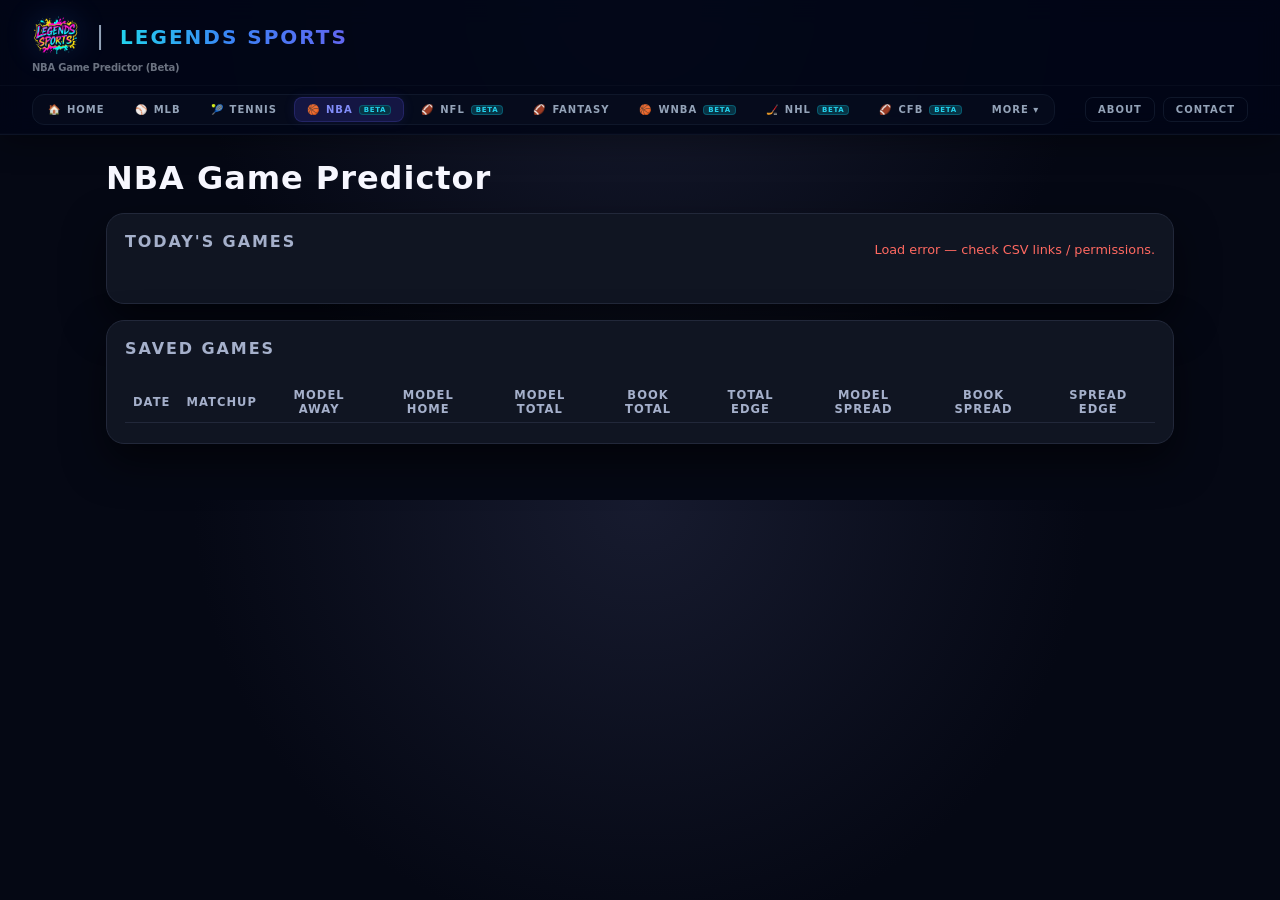
==== nba/index.html @ 92643196 "Serve the NBA predictor under /nba with the Legends Sports header The NBA page moves onto the client" ====
<!DOCTYPE html>
<html lang="en">
<head>
  <meta charset="UTF-8" />
  <title>NBA · Legends Sports</title>
  <meta name="viewport" content="width=device-width, initial-scale=1" />
  <style>
    :root {
      --bg: #050814;
      --card: #101522;
      --card-alt: #151a28;
      --accent: #4c8dff;
      --accent-soft: rgba(76, 141, 255, 0.12);
      --text: #f7f7ff;
      --muted: #a5b0cb;
      --danger: #ff6961;
      --better: #173b1a;
      --border: #22283a;
      --radius-lg: 18px;
      --radius-md: 12px;
      --radius-sm: 8px;
    }

    * {
      box-sizing: border-box;
      font-family: system-ui, -apple-system, BlinkMacSystemFont, "SF Pro Text",
        "Segoe UI", sans-serif;
    }

    body {
      margin: 0;
      padding: 0;
      background: radial-gradient(circle at top, #171b2f 0, #050814 55%);
      color: var(--text);
    }

    .page {
      max-width: 1100px;
      margin: 0 auto;
      padding: 24px 16px 40px;
    }

    h1 {
      margin: 0 0 16px;
      font-weight: 700;
      letter-spacing: 0.03em;
    }

    h2 {
      margin: 0 0 12px;
      font-size: 1rem;
      text-transform: uppercase;
      letter-spacing: 0.12em;
      color: var(--muted);
    }

    .card {
      background: var(--card);
      border-radius: var(--radius-lg);
      border: 1px solid var(--border);
      padding: 18px 18px 20px;
      box-shadow: 0 18px 40px rgba(0, 0, 0, 0.55);
      margin-bottom: 16px;
    }

    .card-header {
      display: flex;
      justify-content: space-between;
      align-items: center;
      margin-bottom: 12px;
    }

    .subtle {
      color: var(--muted);
      font-size: 0.9rem;
    }

    /* Games bar */

    #games-bar {
      display: flex;
      gap: 8px;
      overflow-x: auto;
      padding: 4px 0 4px;
      scrollbar-width: thin;
    }

    .game-chip {
      border-radius: 999px;
      border: 1px solid var(--border);
      background: rgba(8, 11, 24, 0.9);
      color: var(--muted);
      padding: 6px 12px;
      font-size: 0.82rem;
      display: inline-flex;
      align-items: center;
      gap: 10px;
      cursor: pointer;
      white-space: nowrap;
      transition: background 0.15s ease, border 0.15s ease, color 0.15s ease,
        transform 0.1s ease;
    }

    .game-chip-time {
      font-size: 0.75rem;
      color: #7e88a7;
    }

    .game-chip.active {
      background: var(--accent-soft);
      color: var(--text);
      border-color: var(--accent);
      transform: translateY(-1px);
    }

    /* Selected game */

    #selected-game-panel.hidden,
    #lineups-section.hidden,
    #prediction-section.hidden,
    #stats-section.hidden {
      display: none;
    }

    #selected-game-panel {
      margin-top: 10px;
    }

    .sg-row {
      display: flex;
      flex-wrap: wrap;
      gap: 16px;
      align-items: center;
      margin-bottom: 10px;
    }

    .sg-main {
      flex: 1 1 180px;
    }

    .sg-main-title {
      font-size: 1.1rem;
      font-weight: 600;
      margin-bottom: 4px;
    }

    .sg-main-time {
      font-size: 0.86rem;
      color: var(--muted);
    }

    .sg-lines {
      display: flex;
      gap: 12px;
      flex-wrap: wrap;
      align-items: center;
    }

    .tag {
      border-radius: 999px;
      padding: 4px 10px;
      font-size: 0.8rem;
      border: 1px solid var(--border);
      color: var(--muted);
      background: rgba(4, 7, 18, 0.9);
    }

    .inline-input {
      display: inline-flex;
      align-items: center;
      gap: 4px;
      font-size: 0.8rem;
      color: var(--muted);
    }

    .inline-input input {
      width: 64px;
      padding: 4px 6px;
      border-radius: 999px;
      border: 1px solid var(--border);
      background: #060918;
      color: var(--text);
      font-size: 0.8rem;
    }

    /* Buttons */

    .btn-row {
      display: flex;
      flex-wrap: wrap;
      gap: 8px;
      margin-top: 8px;
    }

    button {
      border: none;
      cursor: pointer;
    }

    .btn {
      border-radius: 999px;
      padding: 7px 13px;
      font-size: 0.8rem;
      font-weight: 500;
      letter-spacing: 0.03em;
      text-transform: uppercase;
      display: inline-flex;
      align-items: center;
      gap: 6px;
      background: #151b2a;
      color: var(--muted);
      border: 1px solid var(--border);
      transition: background 0.15s ease, color 0.15s ease, border 0.15s ease,
        transform 0.1s ease;
    }

    .btn-primary {
      background: var(--accent);
      color: #050814;
      border-color: transparent;
    }

    .btn:hover {
      transform: translateY(-1px);
      background: #1b2235;
      color: var(--text);
    }

    .btn-primary:hover {
      background: #70a3ff;
    }

    /* Lineups */

    .lineup-grid {
      display: grid;
      grid-template-columns: 1fr;
      gap: 12px;
    }

    @media (min-width: 720px) {
      .lineup-grid {
        grid-template-columns: 1fr 1fr;
      }
    }

    .lineup-card {
      background: var(--card-alt);
      border-radius: var(--radius-md);
      border: 1px solid var(--border);
      padding: 16px 14px 14px;
    }

    .lineup-card h3 {
      margin: 0 0 8px;
      font-size: 0.95rem;
    }

    .field {
      margin-bottom: 8px;
    }

    .field label {
      display: block;
      font-size: 0.78rem;
      text-transform: uppercase;
      letter-spacing: 0.09em;
      color: var(--muted);
      margin-bottom: 3px;
    }

    .field input[type="text"] {
      width: 100%;
      padding: 7px 8px;
      border-radius: 8px;
      border: 1px solid var(--border);
      background: #040716;
      color: var(--text);
      font-size: 0.82rem;
    }

    .field-row {
      display: flex;
      gap: 8px;
      align-items: center;
      justify-content: space-between;
    }

    .mini-label {
      font-size: 0.8rem;
      color: var(--muted);
    }

    .toggle-row {
      display: flex;
      align-items: center;
      gap: 6px;
      margin-top: 6px;
    }

    .toggle-row input[type="checkbox"] {
      width: 14px;
      height: 14px;
    }

    .lineup-footer {
      display: flex;
      align-items: center;
      justify-content: space-between;
      margin-top: 10px;
      gap: 6px;
    }

    .lineup-footer small {
      color: var(--muted);
      font-size: 0.8rem;
    }

    .lineup-footer strong {
      font-weight: 600;
      color: #ffffff;
    }

    .btn-ghost {
      background: transparent;
      color: var(--muted);
      border: 1px solid var(--border);
    }

    /* Prediction */

    .pred-grid {
      display: grid;
      grid-template-columns: 1fr;
      gap: 12px;
    }

    @media (min-width: 720px) {
      .pred-grid {
        grid-template-columns: 3fr 2fr;
      }
    }

    .pred-scores {
      background: var(--card-alt);
      border-radius: var(--radius-md);
      border: 1px solid var(--border);
      padding: 14px;
    }

    .team-score-row {
      display: flex;
      justify-content: space-between;
      margin-bottom: 4px;
    }

    .team-score-row span:first-child {
      font-weight: 600;
    }

    .team-score-row span:last-child {
      font-variant-numeric: tabular-nums;
    }

    .pred-meta {
      margin-top: 8px;
      font-size: 0.86rem;
      color: var(--muted);
    }

    .pred-meta strong {
      color: var(--text);
    }

    .pred-picks {
      background: var(--card-alt);
      border-radius: var(--radius-md);
      border: 1px solid var(--border);
      padding: 14px;
      font-size: 0.86rem;
    }

    .pred-picks p {
      margin: 4px 0;
    }

    .pred-picks strong {
      color: var(--text);
    }

    .pill {
      display: inline-flex;
      align-items: center;
      border-radius: 999px;
      padding: 3px 9px;
      font-size: 0.75rem;
      text-transform: uppercase;
      letter-spacing: 0.08em;
    }

    .pill-over {
      background: rgba(135, 208, 137, 0.5);
      color: #7ee787;
    }

    .pill-under {
      background: rgba(255, 189, 76, 0.5);
      color: #ffdd7c;
    }

    .pill-nobet {
      background: rgba(110, 118, 143, 0.5);
      color: #b5bed9;
    }

    /* Stat table */

    #stats-table {
      width: 100%;
      border-collapse: collapse;
      font-size: 0.82rem;
    }

    #stats-table th,
    #stats-table td {
      padding: 6px 8px;
      border-bottom: 1px solid var(--border);
      text-align: right;
      font-variant-numeric: tabular-nums;
    }

    #stats-table th.stats-row-label,
    #stats-table td.stats-row-label {
      text-align: left;
      font-weight: 500;
      color: var(--muted);
      font-variant-numeric: normal;
    }

    #stats-table th {
      color: var(--muted);
      font-weight: 500;
      text-transform: uppercase;
      letter-spacing: 0.09em;
      font-size: 0.75rem;
    }

    #stats-table td.stats-better {
      background: var(--better);
      color: #a7f3a0;
    }

    .error-text {
      color: var(--danger);
      font-size: 0.8rem;
      margin-top: 4px;
    }

    /* Saved table */

    #saved-table {
      width: 100%;
      border-collapse: collapse;
      font-size: 0.8rem;
    }

    #saved-table th,
    #saved-table td {
      padding: 6px 8px;
      border-bottom: 1px solid var(--border);
      text-align: center;
      font-variant-numeric: tabular-nums;
    }

    #saved-table th:first-child,
    #saved-table td:first-child {
      text-align: left;
    }

    #saved-table th {
      color: var(--muted);
      text-transform: uppercase;
      letter-spacing: 0.09em;
      font-size: 0.72rem;
    }
  </style>
</head>
<body>
  <!-- The Legends Sports header (legends-header.js): this page lives at
       lgdsanalytics.vercel.app/nba, inside the client's site. -->
  <div id="legends-header" data-sport="nba" data-subtitle="NBA Game Predictor (Beta)" data-logo="/nba/legends-logo.png"></div>
  <script src="/nba/legends-header.js"></script>

  <div class="page">
    <h1>NBA Game Predictor</h1>

    <!-- TODAY'S GAMES -->
    <section class="card">
      <div class="card-header">
        <h2>Today's Games</h2>
        <span id="games-error" class="error-text"></span>
      </div>

      <div id="games-bar"></div>

      <!-- Selected game panel -->
      <div id="selected-game-panel" class="hidden">
        <div class="sg-row">
          <div class="sg-main">
            <div id="sg-matchup" class="sg-main-title"></div>
            <div id="sg-time" class="sg-main-time"></div>
          </div>
          <div class="sg-lines">
            <span class="tag">
              Spread (Home = -): <span id="sg-spread">—</span>
            </span>
            <span class="tag">
              Total: <span id="sg-total">—</span>
            </span>
            <span class="inline-input">
              Edit Spread:
              <input id="book-spread" type="number" step="0.5" />
            </span>
            <span class="inline-input">
              Edit Total:
              <input id="book-total" type="number" step="0.5" />
            </span>
          </div>
        </div>

        <div class="btn-row">
          <button id="btn-predict" class="btn btn-primary">Predict Game</button>
          <button id="btn-lineups" class="btn">Lineups</button>
          <button id="btn-stats" class="btn">Stat Comparison</button>
          <button id="btn-save" class="btn">Save Game to Table</button>
        </div>

        <div id="prediction-error" class="error-text"></div>
      </div>
    </section>

    <!-- LINEUPS -->
    <section id="lineups-section" class="card hidden">
      <div class="card-header">
        <h2>Lineups</h2>
        <span class="subtle">Adjust starters &amp; back-to-back flags</span>
      </div>

      <datalist id="players-list"></datalist>

      <div class="lineup-grid">
        <!-- Away -->
        <div class="lineup-card">
          <h3>Away Lineup — <span id="away-team-label">Away</span></h3>

          <div class="field">
            <label for="away-g1">Guard 1</label>
            <input id="away-g1" type="text" list="players-list" />
          </div>
          <div class="field">
            <label for="away-g2">Guard 2</label>
            <input id="away-g2" type="text" list="players-list" />
          </div>
          <div class="field">
            <label for="away-f1">Forward 1</label>
            <input id="away-f1" type="text" list="players-list" />
          </div>
          <div class="field">
            <label for="away-f2">Forward 2</label>
            <input id="away-f2" type="text" list="players-list" />
          </div>
          <div class="field">
            <label for="away-c">Center</label>
            <input id="away-c" type="text" list="players-list" />
          </div>

          <div class="toggle-row">
            <input id="away-b2b" type="checkbox" />
            <span class="mini-label">Away Back-to-Back</span>
          </div>

          <div class="lineup-footer">
            <div>
              <small>Lineup PER:&nbsp;</small>
              <strong id="away-lineup-per">—</strong>
            </div>
            <div>
              <button id="btn-save-away" class="btn btn-primary" style="padding:6px 10px;font-size:0.75rem;">Save</button>
              <button id="btn-reset-away" class="btn btn-ghost" style="padding:6px 10px;font-size:0.75rem;">Reset</button>
            </div>
          </div>
        </div>

        <!-- Home -->
        <div class="lineup-card">
          <h3>Home Lineup — <span id="home-team-label">Home</span></h3>

          <div class="field">
            <label for="home-g1">Guard 1</label>
            <input id="home-g1" type="text" list="players-list" />
          </div>
          <div class="field">
            <label for="home-g2">Guard 2</label>
            <input id="home-g2" type="text" list="players-list" />
          </div>
          <div class="field">
            <label for="home-f1">Forward 1</label>
            <input id="home-f1" type="text" list="players-list" />
          </div>
          <div class="field">
            <label for="home-f2">Forward 2</label>
            <input id="home-f2" type="text" list="players-list" />
          </div>
          <div class="field">
            <label for="home-c">Center</label>
            <input id="home-c" type="text" list="players-list" />
          </div>

          <div class="toggle-row">
            <input id="home-b2b" type="checkbox" />
            <span class="mini-label">Home Back-to-Back</span>
          </div>

          <div class="lineup-footer">
            <div>
              <small>Lineup PER:&nbsp;</small>
              <strong id="home-lineup-per">—</strong>
            </div>
            <div>
              <button id="btn-save-home" class="btn btn-primary" style="padding:6px 10px;font-size:0.75rem;">Save</button>
              <button id="btn-reset-home" class="btn btn-ghost" style="padding:6px 10px;font-size:0.75rem;">Reset</button>
            </div>
          </div>
        </div>
      </div>
    </section>

    <!-- PREDICTION -->
    <section id="prediction-section" class="card hidden">
      <div class="card-header">
        <h2>Game Prediction Results</h2>
      </div>
      <div class="pred-grid">
        <div class="pred-scores">
          <div class="team-score-row">
            <span id="pred-away-name">Away</span>
            <span id="pred-away-score">—</span>
          </div>
          <div class="team-score-row">
            <span id="pred-home-name">Home</span>
            <span id="pred-home-score">—</span>
          </div>
          <div class="pred-meta">
            Predicted Winner:&nbsp;<strong id="pred-winner">—</strong>
            <br />
            Win Probability:
            <br />
            <span id="pred-away-winprob"></span><br />
            <span id="pred-home-winprob"></span>
          </div>
        </div>

        <div class="pred-picks">
          <p id="pred-total-line"></p>
          <p>
            <span id="pred-total-play-pill" class="pill pill-nobet"></span>
            <span id="pred-total-play"></span>
          </p>
          <hr style="border:none;border-top:1px solid var(--border);margin:8px 0;" />
          <p id="pred-spread-line"></p>
          <p>
            <span id="pred-spread-play-pill" class="pill pill-nobet"></span>
            <span id="pred-spread-play"></span>
          </p>
        </div>
      </div>
    </section>

    <!-- STATS -->
    <section id="stats-section" class="card hidden">
      <div class="card-header">
        <h2>Stat Comparison</h2>
        <span id="stats-error" class="error-text"></span>
      </div>
      <div style="overflow-x:auto;">
        <table id="stats-table"></table>
      </div>
    </section>

    <!-- SAVED GAMES -->
    <section class="card">
      <div class="card-header">
        <h2>Saved Games</h2>
      </div>
      <div style="overflow-x:auto;">
        <table id="saved-table">
          <thead>
            <tr>
              <th>Date</th>
              <th>Matchup</th>
              <th>Model Away</th>
              <th>Model Home</th>
              <th>Model Total</th>
              <th>Book Total</th>
              <th>Total Edge</th>
              <th>Model Spread</th>
              <th>Book Spread</th>
              <th>Spread Edge</th>
            </tr>
          </thead>
          <tbody></tbody>
        </table>
      </div>
    </section>
  </div>

  <!-- Absolute, so the page works at /nba as well as /nba/. -->
  <script src="/nba/app.js" defer></script>
</body>
</html>
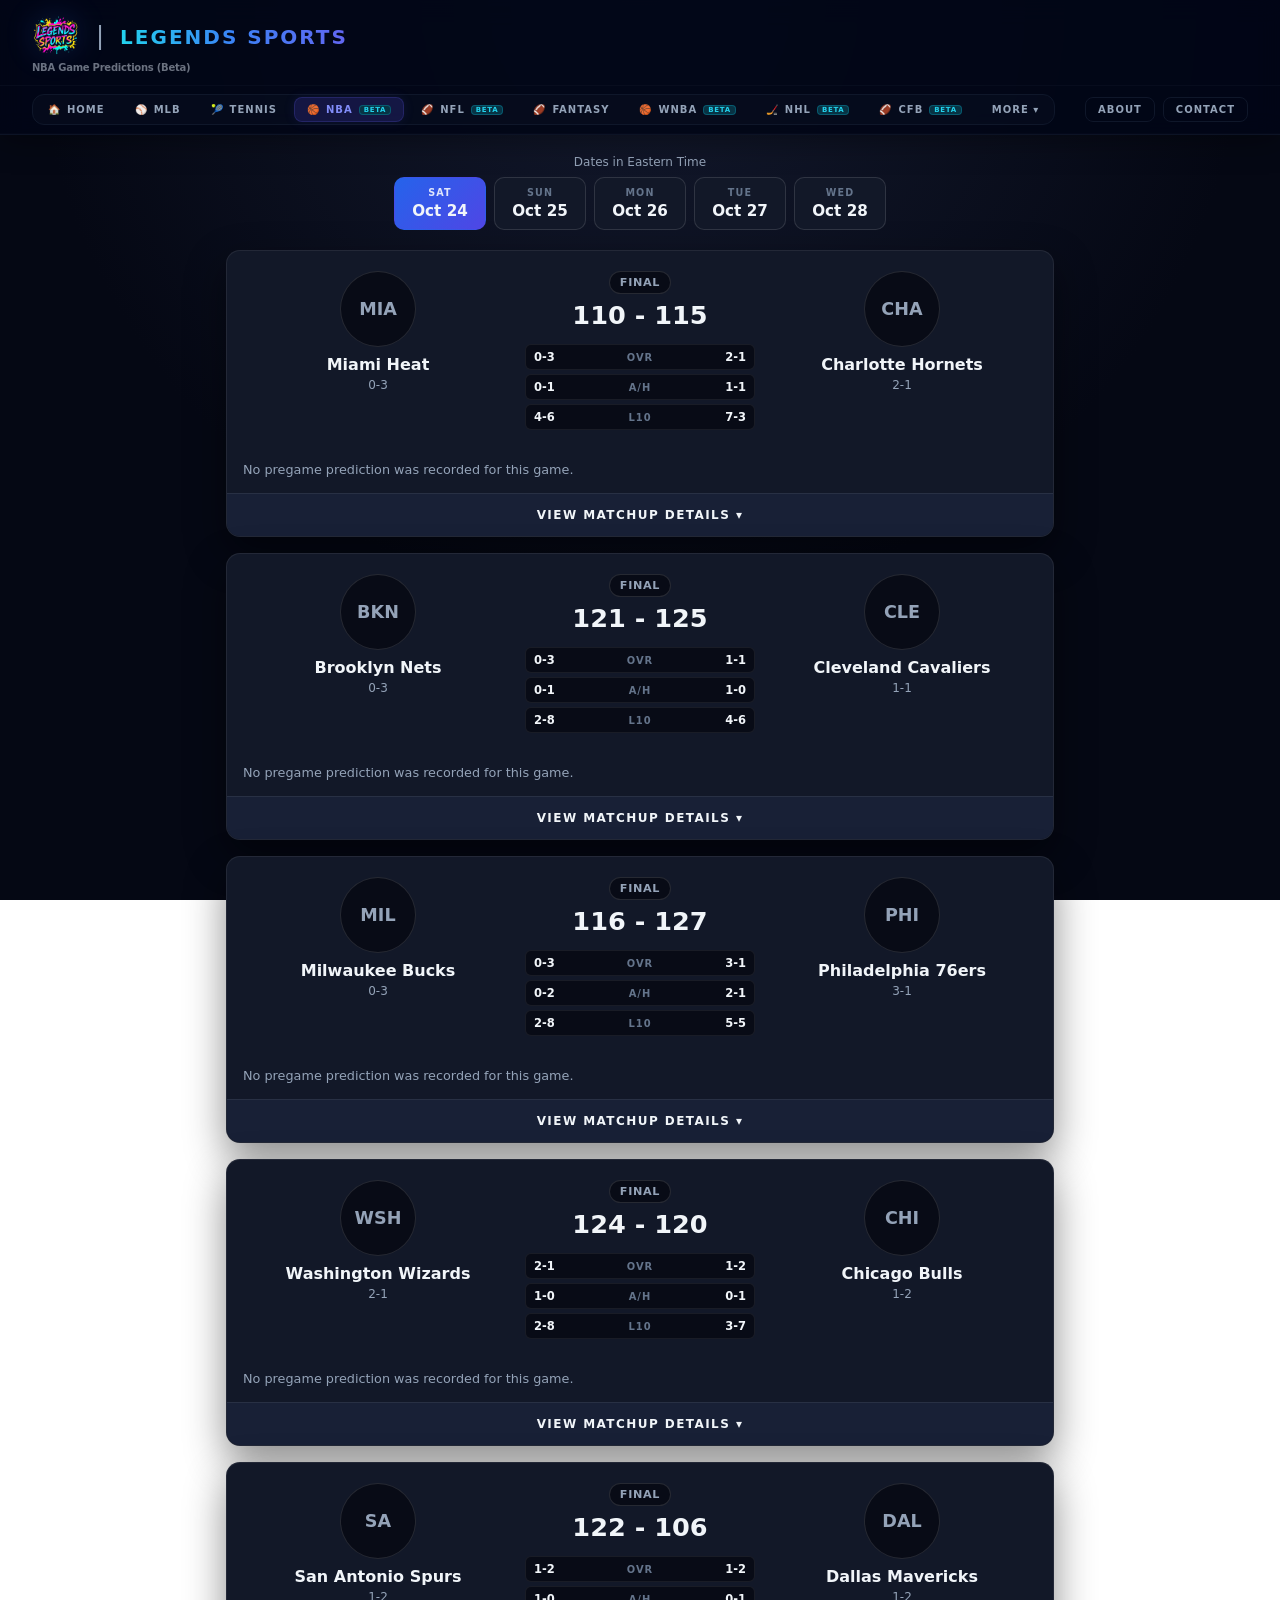
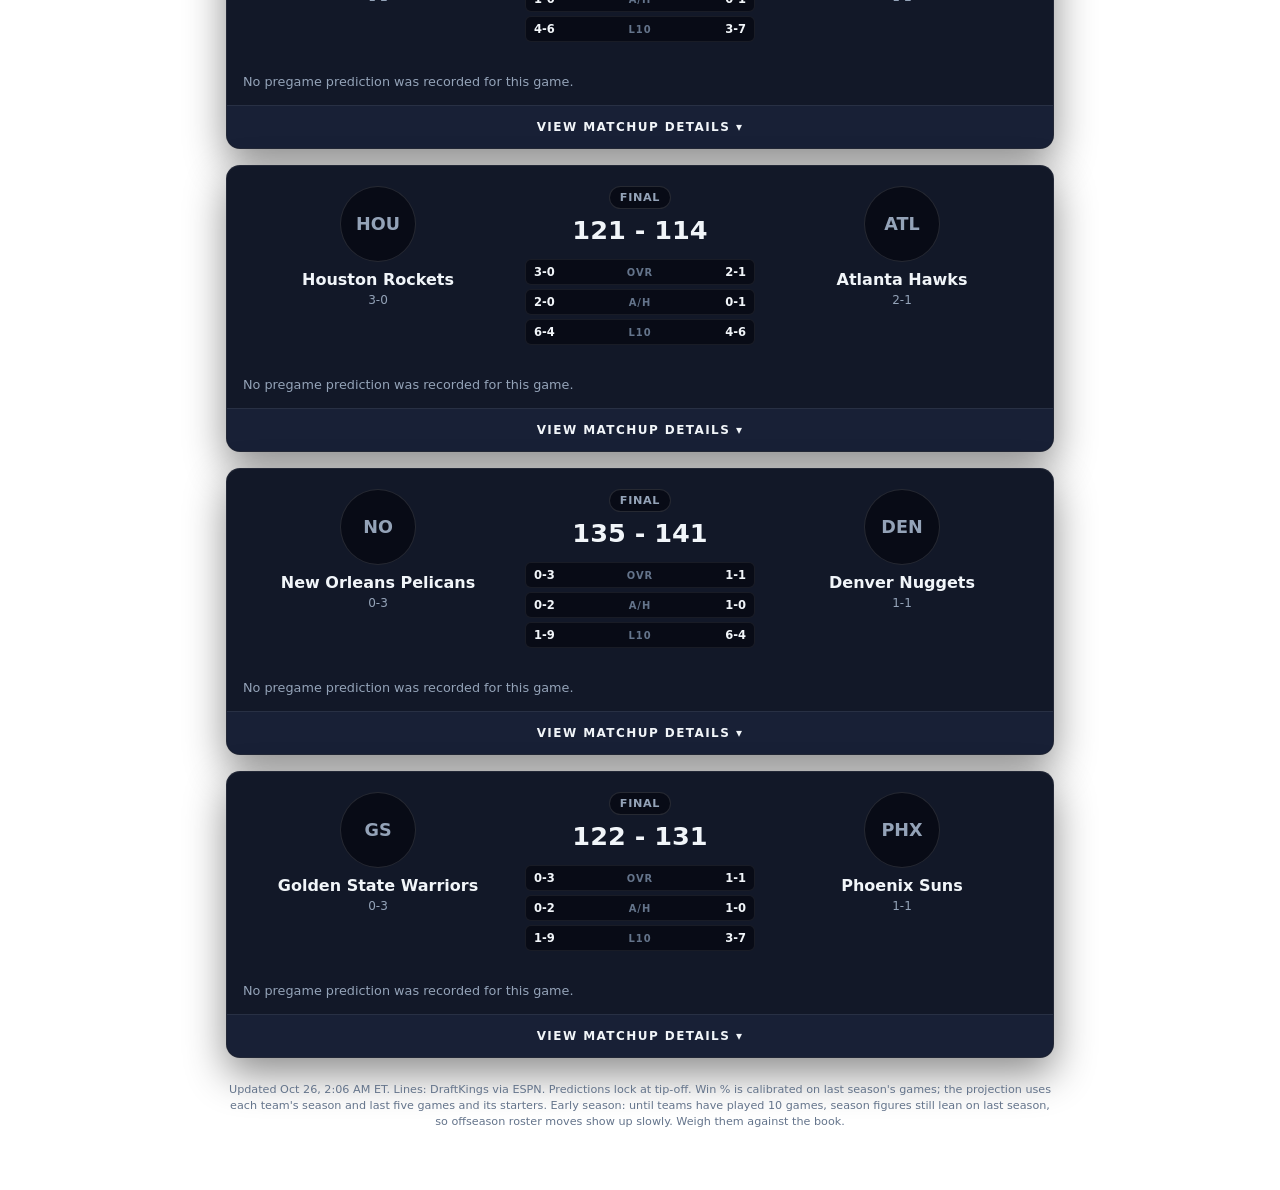
==== commit 3802a5e1: "NBA game cards: a fixed, backtested model and an NHL-style daily board The page used to run a formul" ====
--- a/nba/index.html
+++ b/nba/index.html
@@ -4,715 +4,210 @@
   <meta charset="UTF-8" />
   <title>NBA · Legends Sports</title>
   <meta name="viewport" content="width=device-width, initial-scale=1" />
+  <meta name="description" content="NBA game predictions: projected scores, win probabilities and fair prices for every game." />
   <style>
     :root {
       --bg: #050814;
-      --card: #101522;
-      --card-alt: #151a28;
-      --accent: #4c8dff;
-      --accent-soft: rgba(76, 141, 255, 0.12);
-      --text: #f7f7ff;
-      --muted: #a5b0cb;
-      --danger: #ff6961;
-      --better: #173b1a;
-      --border: #22283a;
-      --radius-lg: 18px;
-      --radius-md: 12px;
-      --radius-sm: 8px;
-    }
-
-    * {
-      box-sizing: border-box;
-      font-family: system-ui, -apple-system, BlinkMacSystemFont, "SF Pro Text",
-        "Segoe UI", sans-serif;
-    }
+      --panel: #121828;
+      --panel-2: #0b0f1c;
+      --inset: #080b16;
+      --border: rgba(255, 255, 255, 0.07);
+      --border-strong: rgba(255, 255, 255, 0.12);
+      --text: #f1f5f9;
+      --muted: #94a3b8;
+      --dim: #64748b;
+      --accent: #2563eb;
+      --accent-2: #4f46e5;
+      --win: #22c55e;
+      --win-soft: rgba(34, 197, 94, 0.1);
+      --loss: #f43f5e;
+      --loss-soft: rgba(244, 63, 94, 0.1);
+      --radius: 14px;
+    }
+
+    * { box-sizing: border-box; }
 
     body {
       margin: 0;
-      padding: 0;
-      background: radial-gradient(circle at top, #171b2f 0, #050814 55%);
+      background: radial-gradient(circle at top, #141a2e 0, var(--bg) 55%) fixed;
       color: var(--text);
-    }
-
-    .page {
-      max-width: 1100px;
-      margin: 0 auto;
-      padding: 24px 16px 40px;
-    }
-
-    h1 {
-      margin: 0 0 16px;
-      font-weight: 700;
-      letter-spacing: 0.03em;
-    }
-
-    h2 {
-      margin: 0 0 12px;
-      font-size: 1rem;
-      text-transform: uppercase;
-      letter-spacing: 0.12em;
-      color: var(--muted);
-    }
-
-    .card {
-      background: var(--card);
-      border-radius: var(--radius-lg);
-      border: 1px solid var(--border);
-      padding: 18px 18px 20px;
-      box-shadow: 0 18px 40px rgba(0, 0, 0, 0.55);
-      margin-bottom: 16px;
-    }
-
-    .card-header {
-      display: flex;
-      justify-content: space-between;
-      align-items: center;
-      margin-bottom: 12px;
-    }
-
-    .subtle {
-      color: var(--muted);
-      font-size: 0.9rem;
-    }
-
-    /* Games bar */
-
-    #games-bar {
-      display: flex;
-      gap: 8px;
-      overflow-x: auto;
-      padding: 4px 0 4px;
-      scrollbar-width: thin;
-    }
-
-    .game-chip {
-      border-radius: 999px;
-      border: 1px solid var(--border);
-      background: rgba(8, 11, 24, 0.9);
-      color: var(--muted);
-      padding: 6px 12px;
-      font-size: 0.82rem;
-      display: inline-flex;
-      align-items: center;
-      gap: 10px;
-      cursor: pointer;
-      white-space: nowrap;
-      transition: background 0.15s ease, border 0.15s ease, color 0.15s ease,
-        transform 0.1s ease;
-    }
-
-    .game-chip-time {
-      font-size: 0.75rem;
-      color: #7e88a7;
-    }
-
-    .game-chip.active {
-      background: var(--accent-soft);
-      color: var(--text);
-      border-color: var(--accent);
-      transform: translateY(-1px);
-    }
-
-    /* Selected game */
-
-    #selected-game-panel.hidden,
-    #lineups-section.hidden,
-    #prediction-section.hidden,
-    #stats-section.hidden {
-      display: none;
-    }
-
-    #selected-game-panel {
-      margin-top: 10px;
-    }
-
-    .sg-row {
-      display: flex;
-      flex-wrap: wrap;
-      gap: 16px;
-      align-items: center;
-      margin-bottom: 10px;
-    }
-
-    .sg-main {
-      flex: 1 1 180px;
-    }
-
-    .sg-main-title {
-      font-size: 1.1rem;
-      font-weight: 600;
-      margin-bottom: 4px;
-    }
-
-    .sg-main-time {
-      font-size: 0.86rem;
-      color: var(--muted);
-    }
-
-    .sg-lines {
-      display: flex;
-      gap: 12px;
-      flex-wrap: wrap;
-      align-items: center;
-    }
-
-    .tag {
-      border-radius: 999px;
-      padding: 4px 10px;
-      font-size: 0.8rem;
-      border: 1px solid var(--border);
-      color: var(--muted);
-      background: rgba(4, 7, 18, 0.9);
-    }
-
-    .inline-input {
-      display: inline-flex;
-      align-items: center;
-      gap: 4px;
-      font-size: 0.8rem;
-      color: var(--muted);
-    }
-
-    .inline-input input {
-      width: 64px;
-      padding: 4px 6px;
-      border-radius: 999px;
-      border: 1px solid var(--border);
-      background: #060918;
-      color: var(--text);
-      font-size: 0.8rem;
-    }
-
-    /* Buttons */
-
-    .btn-row {
-      display: flex;
-      flex-wrap: wrap;
-      gap: 8px;
-      margin-top: 8px;
-    }
-
-    button {
-      border: none;
-      cursor: pointer;
-    }
-
-    .btn {
-      border-radius: 999px;
-      padding: 7px 13px;
-      font-size: 0.8rem;
-      font-weight: 500;
-      letter-spacing: 0.03em;
-      text-transform: uppercase;
-      display: inline-flex;
-      align-items: center;
-      gap: 6px;
-      background: #151b2a;
-      color: var(--muted);
-      border: 1px solid var(--border);
-      transition: background 0.15s ease, color 0.15s ease, border 0.15s ease,
-        transform 0.1s ease;
-    }
-
-    .btn-primary {
-      background: var(--accent);
-      color: #050814;
+      font-family: ui-sans-serif, system-ui, -apple-system, "Segoe UI", sans-serif;
+      -webkit-font-smoothing: antialiased;
+    }
+
+    .page { max-width: 860px; margin: 0 auto; padding: 20px 16px 48px; }
+
+    .caption {
+      font-size: 0.66rem; font-weight: 700; letter-spacing: 0.12em;
+      text-transform: uppercase; color: var(--dim);
+    }
+    .muted { color: var(--muted); }
+    .tiny { font-size: 0.7rem; color: var(--dim); line-height: 1.45; }
+    .win { color: var(--win); }
+    .loss { color: var(--loss); }
+    .num { font-variant-numeric: tabular-nums; }
+
+    /* Date strip */
+    .dates-label { text-align: center; font-size: 0.75rem; color: var(--muted); margin-bottom: 8px; }
+    .dates { display: flex; justify-content: center; gap: 8px; margin-bottom: 20px; }
+    .date-btn {
+      flex: 0 1 92px; min-width: 0; border: 1px solid var(--border-strong); background: var(--panel);
+      color: var(--text); border-radius: 10px; padding: 9px 4px; cursor: pointer; text-align: center;
+      font: inherit; transition: background 0.15s;
+    }
+    .date-btn:hover { background: #1a2236; }
+    .date-btn .caption { display: block; margin-bottom: 3px; font-size: 0.6rem; }
+    .date-btn strong { font-size: 0.95rem; white-space: nowrap; }
+    .date-btn.active {
+      background: linear-gradient(135deg, var(--accent), var(--accent-2));
       border-color: transparent;
     }
-
-    .btn:hover {
-      transform: translateY(-1px);
-      background: #1b2235;
-      color: var(--text);
-    }
-
-    .btn-primary:hover {
-      background: #70a3ff;
-    }
-
-    /* Lineups */
-
-    .lineup-grid {
-      display: grid;
-      grid-template-columns: 1fr;
-      gap: 12px;
-    }
-
-    @media (min-width: 720px) {
-      .lineup-grid {
-        grid-template-columns: 1fr 1fr;
-      }
-    }
-
-    .lineup-card {
-      background: var(--card-alt);
-      border-radius: var(--radius-md);
-      border: 1px solid var(--border);
-      padding: 16px 14px 14px;
-    }
-
-    .lineup-card h3 {
-      margin: 0 0 8px;
-      font-size: 0.95rem;
-    }
-
-    .field {
-      margin-bottom: 8px;
-    }
-
-    .field label {
-      display: block;
-      font-size: 0.78rem;
-      text-transform: uppercase;
-      letter-spacing: 0.09em;
-      color: var(--muted);
-      margin-bottom: 3px;
-    }
-
-    .field input[type="text"] {
-      width: 100%;
-      padding: 7px 8px;
-      border-radius: 8px;
-      border: 1px solid var(--border);
-      background: #040716;
-      color: var(--text);
-      font-size: 0.82rem;
-    }
-
-    .field-row {
-      display: flex;
-      gap: 8px;
-      align-items: center;
-      justify-content: space-between;
-    }
-
-    .mini-label {
-      font-size: 0.8rem;
-      color: var(--muted);
-    }
-
-    .toggle-row {
-      display: flex;
-      align-items: center;
-      gap: 6px;
-      margin-top: 6px;
-    }
-
-    .toggle-row input[type="checkbox"] {
-      width: 14px;
-      height: 14px;
-    }
-
-    .lineup-footer {
-      display: flex;
-      align-items: center;
-      justify-content: space-between;
-      margin-top: 10px;
-      gap: 6px;
-    }
-
-    .lineup-footer small {
-      color: var(--muted);
-      font-size: 0.8rem;
-    }
-
-    .lineup-footer strong {
-      font-weight: 600;
-      color: #ffffff;
-    }
-
-    .btn-ghost {
-      background: transparent;
-      color: var(--muted);
-      border: 1px solid var(--border);
-    }
-
-    /* Prediction */
-
-    .pred-grid {
-      display: grid;
-      grid-template-columns: 1fr;
-      gap: 12px;
-    }
-
-    @media (min-width: 720px) {
-      .pred-grid {
-        grid-template-columns: 3fr 2fr;
-      }
-    }
-
-    .pred-scores {
-      background: var(--card-alt);
-      border-radius: var(--radius-md);
-      border: 1px solid var(--border);
-      padding: 14px;
-    }
-
-    .team-score-row {
-      display: flex;
-      justify-content: space-between;
-      margin-bottom: 4px;
-    }
-
-    .team-score-row span:first-child {
-      font-weight: 600;
-    }
-
-    .team-score-row span:last-child {
-      font-variant-numeric: tabular-nums;
-    }
-
-    .pred-meta {
-      margin-top: 8px;
-      font-size: 0.86rem;
-      color: var(--muted);
-    }
-
-    .pred-meta strong {
-      color: var(--text);
-    }
-
-    .pred-picks {
-      background: var(--card-alt);
-      border-radius: var(--radius-md);
-      border: 1px solid var(--border);
-      padding: 14px;
-      font-size: 0.86rem;
-    }
-
-    .pred-picks p {
-      margin: 4px 0;
-    }
-
-    .pred-picks strong {
-      color: var(--text);
-    }
-
+    .date-btn.active .caption { color: rgba(255, 255, 255, 0.85); }
+
+    /* Panels */
+    .panel {
+      background: var(--panel); border: 1px solid var(--border); border-radius: var(--radius);
+      margin-bottom: 16px; box-shadow: 0 16px 40px rgba(0, 0, 0, 0.45); overflow: hidden;
+    }
+    .panel-head { display: flex; align-items: center; gap: 8px; padding: 16px 16px 12px; }
+    .panel-head .bar { width: 3px; height: 14px; border-radius: 2px; background: var(--accent); }
+    .panel-head h2 { margin: 0; font-size: 0.8rem; letter-spacing: 0.12em; text-transform: uppercase; }
+    .panel-head .right { margin-left: auto; font-size: 0.75rem; font-weight: 700; }
+    .panel-body { padding: 0 16px 16px; }
+
+    .tops { display: grid; grid-template-columns: repeat(auto-fill, minmax(170px, 1fr)); gap: 10px; margin-bottom: 10px; }
+    .top { background: var(--panel-2); border: 1px solid var(--border); border-radius: 10px; padding: 10px 12px; }
+    .top .pick { font-weight: 700; font-size: 0.9rem; margin: 3px 0 4px; }
+    .top .pct { font-weight: 800; font-size: 1rem; color: var(--win); }
+    .top.won { border-color: rgba(34, 197, 94, 0.4); }
+    .top.lost { border-color: rgba(244, 63, 94, 0.4); }
+
+    /* Game card */
+    .game-top {
+      display: grid; grid-template-columns: 1fr minmax(150px, 230px) 1fr; gap: 12px;
+      align-items: start; padding: 20px 16px 16px;
+    }
+    .team { display: flex; flex-direction: column; align-items: center; text-align: center; gap: 8px; min-width: 0; }
+    .logo {
+      width: 76px; height: 76px; border-radius: 50%; background: var(--inset);
+      border: 1px solid var(--border-strong); display: grid; place-items: center; overflow: hidden;
+    }
+    .logo img { width: 58px; height: 58px; object-fit: contain; }
+    .logo .abbr { font-weight: 800; font-size: 1.1rem; color: var(--muted); }
+    .team-name { font-weight: 700; font-size: 1rem; line-height: 1.2; }
+    .team-record { font-size: 0.75rem; color: var(--muted); margin-top: -4px; }
+    .ml-box {
+      min-width: 76px; padding: 8px 12px; border-radius: 8px; background: var(--inset);
+      border: 1px solid var(--border-strong); font-weight: 800; font-size: 1rem;
+    }
+    .ml-box.fav { color: var(--win); }
+    .ml-box .caption { display: block; font-size: 0.55rem; margin-bottom: 2px; }
+    .middle { display: flex; flex-direction: column; align-items: center; gap: 6px; }
     .pill {
-      display: inline-flex;
-      align-items: center;
-      border-radius: 999px;
-      padding: 3px 9px;
-      font-size: 0.75rem;
-      text-transform: uppercase;
-      letter-spacing: 0.08em;
-    }
-
-    .pill-over {
-      background: rgba(135, 208, 137, 0.5);
-      color: #7ee787;
-    }
-
-    .pill-under {
-      background: rgba(255, 189, 76, 0.5);
-      color: #ffdd7c;
-    }
-
-    .pill-nobet {
-      background: rgba(110, 118, 143, 0.5);
-      color: #b5bed9;
-    }
-
-    /* Stat table */
-
-    #stats-table {
-      width: 100%;
-      border-collapse: collapse;
-      font-size: 0.82rem;
-    }
-
-    #stats-table th,
-    #stats-table td {
-      padding: 6px 8px;
-      border-bottom: 1px solid var(--border);
-      text-align: right;
-      font-variant-numeric: tabular-nums;
-    }
-
-    #stats-table th.stats-row-label,
-    #stats-table td.stats-row-label {
-      text-align: left;
-      font-weight: 500;
-      color: var(--muted);
-      font-variant-numeric: normal;
-    }
-
-    #stats-table th {
-      color: var(--muted);
-      font-weight: 500;
-      text-transform: uppercase;
-      letter-spacing: 0.09em;
-      font-size: 0.75rem;
-    }
-
-    #stats-table td.stats-better {
-      background: var(--better);
-      color: #a7f3a0;
-    }
-
-    .error-text {
-      color: var(--danger);
-      font-size: 0.8rem;
-      margin-top: 4px;
-    }
-
-    /* Saved table */
-
-    #saved-table {
-      width: 100%;
-      border-collapse: collapse;
-      font-size: 0.8rem;
-    }
-
-    #saved-table th,
-    #saved-table td {
-      padding: 6px 8px;
-      border-bottom: 1px solid var(--border);
-      text-align: center;
-      font-variant-numeric: tabular-nums;
-    }
-
-    #saved-table th:first-child,
-    #saved-table td:first-child {
-      text-align: left;
-    }
-
-    #saved-table th {
-      color: var(--muted);
-      text-transform: uppercase;
-      letter-spacing: 0.09em;
-      font-size: 0.72rem;
+      display: inline-block; padding: 4px 10px; border-radius: 999px; background: var(--inset);
+      border: 1px solid var(--border-strong); font-size: 0.7rem; font-weight: 700; letter-spacing: 0.06em;
+    }
+    .pill.live { color: var(--loss); border-color: rgba(244, 63, 94, 0.4); }
+    .pill.final { color: var(--muted); }
+    .at { font-size: 1.3rem; font-weight: 800; color: var(--dim); line-height: 1; }
+    .ou { font-size: 0.72rem; font-weight: 700; letter-spacing: 0.08em; color: var(--muted); }
+    .final-score { font-size: 1.6rem; font-weight: 800; }
+    .records { width: 100%; margin-top: 4px; border-collapse: separate; border-spacing: 0 4px; }
+    .records td {
+      font-size: 0.72rem; font-weight: 700; padding: 5px 8px; background: var(--inset);
+      border-top: 1px solid var(--border); border-bottom: 1px solid var(--border);
+    }
+    .records td:first-child { border-left: 1px solid var(--border); border-radius: 6px 0 0 6px; }
+    .records td:last-child { border-right: 1px solid var(--border); border-radius: 0 6px 6px 0; text-align: right; }
+    .records td.label { text-align: center; color: var(--dim); font-size: 0.62rem; letter-spacing: 0.1em; }
+
+    .numbers {
+      margin: 0 16px; display: grid; grid-template-columns: 1fr 1.3fr 1fr; align-items: center;
+      background: var(--panel-2); border: 1px solid var(--border); border-radius: 12px; padding: 14px 8px;
+    }
+    .numbers > div { text-align: center; min-width: 0; }
+    .numbers > div + div { border-left: 1px solid var(--border); }
+    .numbers .caption.lead { color: var(--win); }
+    .big { font-size: 1.55rem; font-weight: 800; margin-top: 4px; }
+    .fair { font-size: 0.72rem; color: var(--muted); margin-top: 2px; }
+    .proj .dash { color: var(--dim); margin: 0 6px; font-weight: 600; }
+
+    .lines { display: grid; grid-template-columns: 1fr 1fr; gap: 10px; margin: 12px 16px 0; }
+    .line-box { background: var(--panel-2); border: 1px solid var(--border); border-radius: 10px; padding: 10px 12px; }
+    .line-row { display: flex; justify-content: space-between; gap: 8px; font-size: 0.82rem; margin-top: 4px; }
+    .line-row b { font-weight: 800; }
+    .note { margin: 12px 16px 0; font-size: 0.8rem; color: var(--muted); }
+
+    .details-btn {
+      display: block; width: 100%; margin-top: 16px; padding: 14px; border: 0; border-top: 1px solid var(--border);
+      background: #182036; color: var(--text); font: inherit; font-weight: 700; font-size: 0.75rem;
+      letter-spacing: 0.12em; text-transform: uppercase; cursor: pointer;
+    }
+    .details-btn:hover { background: #1d2742; }
+    .details { padding: 16px; border-top: 1px solid var(--border); display: grid; gap: 20px; }
+    .details[hidden] { display: none; }
+    .details h3 { margin: 0 0 8px; font-size: 0.72rem; letter-spacing: 0.12em; text-transform: uppercase; color: var(--muted); }
+
+    .scroll { overflow-x: auto; }
+    table.grid { width: 100%; border-collapse: collapse; font-size: 0.8rem; }
+    table.grid th, table.grid td { padding: 6px 8px; border-bottom: 1px solid var(--border); text-align: center; white-space: nowrap; }
+    table.grid th { font-size: 0.62rem; letter-spacing: 0.1em; text-transform: uppercase; color: var(--dim); font-weight: 700; }
+    table.grid td:first-child, table.grid th:first-child { text-align: left; }
+    table.grid td.better { color: var(--win); font-weight: 700; }
+    .two { display: grid; grid-template-columns: 1fr 1fr; gap: 16px; }
+    .chip { display: inline-block; min-width: 20px; padding: 1px 5px; border-radius: 5px; font-size: 0.68rem; font-weight: 800; }
+    .chip.W, .chip.O { background: var(--win-soft); color: var(--win); }
+    .chip.L, .chip.U { background: var(--loss-soft); color: var(--loss); }
+    .chip.P { background: rgba(148, 163, 184, 0.12); color: var(--muted); }
+
+    .whatif label { display: block; font-size: 0.62rem; letter-spacing: 0.1em; text-transform: uppercase; color: var(--dim); margin-bottom: 3px; }
+    .whatif input {
+      width: 100%; padding: 7px 9px; border-radius: 7px; border: 1px solid var(--border-strong);
+      background: var(--inset); color: var(--text); font: inherit; font-size: 0.8rem; margin-bottom: 8px;
+    }
+    .whatif button {
+      padding: 10px 16px; border: 0; border-radius: 8px; cursor: pointer; color: #fff; font: inherit; font-weight: 700;
+      font-size: 0.72rem; letter-spacing: 0.1em; text-transform: uppercase;
+      background: linear-gradient(135deg, var(--accent), var(--accent-2));
+    }
+    .whatif-out { margin-top: 10px; font-size: 0.85rem; }
+
+    .empty { text-align: center; padding: 40px 16px; color: var(--muted); }
+    .footnote { text-align: center; margin-top: 24px; }
+
+    @media (max-width: 640px) {
+      .page { padding: 16px 12px 40px; }
+      .dates { gap: 5px; }
+      .date-btn { padding: 8px 2px; }
+      .date-btn .caption { font-size: 0.5rem; letter-spacing: 0.04em; }
+      .date-btn strong { font-size: 0.8rem; }
+      .game-top { grid-template-columns: 1fr 1fr; padding: 16px 12px 12px; row-gap: 14px; }
+      .middle { grid-column: 1 / -1; grid-row: 2; }
+      .logo { width: 60px; height: 60px; }
+      .logo img { width: 46px; height: 46px; }
+      .team-name { font-size: 0.9rem; }
+      .numbers { margin: 0 12px; padding: 12px 4px; }
+      .big { font-size: 1.2rem; }
+      .lines { grid-template-columns: 1fr; margin: 12px 12px 0; }
+      .note { margin: 12px 12px 0; }
+      .details { padding: 14px 12px; }
+      .two { grid-template-columns: 1fr; }
+      table.grid th, table.grid td { padding: 5px 4px; }
     }
   </style>
 </head>
 <body>
   <!-- The Legends Sports header (legends-header.js): this page lives at
        lgdsanalytics.vercel.app/nba, inside the client's site. -->
-  <div id="legends-header" data-sport="nba" data-subtitle="NBA Game Predictor (Beta)" data-logo="/nba/legends-logo.png"></div>
+  <div id="legends-header" data-sport="nba" data-subtitle="NBA Game Predictions (Beta)" data-logo="/nba/legends-logo.png"></div>
   <script src="/nba/legends-header.js"></script>
 
-  <div class="page">
-    <h1>NBA Game Predictor</h1>
-
-    <!-- TODAY'S GAMES -->
-    <section class="card">
-      <div class="card-header">
-        <h2>Today's Games</h2>
-        <span id="games-error" class="error-text"></span>
-      </div>
-
-      <div id="games-bar"></div>
-
-      <!-- Selected game panel -->
-      <div id="selected-game-panel" class="hidden">
-        <div class="sg-row">
-          <div class="sg-main">
-            <div id="sg-matchup" class="sg-main-title"></div>
-            <div id="sg-time" class="sg-main-time"></div>
-          </div>
-          <div class="sg-lines">
-            <span class="tag">
-              Spread (Home = -): <span id="sg-spread">—</span>
-            </span>
-            <span class="tag">
-              Total: <span id="sg-total">—</span>
-            </span>
-            <span class="inline-input">
-              Edit Spread:
-              <input id="book-spread" type="number" step="0.5" />
-            </span>
-            <span class="inline-input">
-              Edit Total:
-              <input id="book-total" type="number" step="0.5" />
-            </span>
-          </div>
-        </div>
-
-        <div class="btn-row">
-          <button id="btn-predict" class="btn btn-primary">Predict Game</button>
-          <button id="btn-lineups" class="btn">Lineups</button>
-          <button id="btn-stats" class="btn">Stat Comparison</button>
-          <button id="btn-save" class="btn">Save Game to Table</button>
-        </div>
-
-        <div id="prediction-error" class="error-text"></div>
-      </div>
-    </section>
-
-    <!-- LINEUPS -->
-    <section id="lineups-section" class="card hidden">
-      <div class="card-header">
-        <h2>Lineups</h2>
-        <span class="subtle">Adjust starters &amp; back-to-back flags</span>
-      </div>
-
-      <datalist id="players-list"></datalist>
-
-      <div class="lineup-grid">
-        <!-- Away -->
-        <div class="lineup-card">
-          <h3>Away Lineup — <span id="away-team-label">Away</span></h3>
-
-          <div class="field">
-            <label for="away-g1">Guard 1</label>
-            <input id="away-g1" type="text" list="players-list" />
-          </div>
-          <div class="field">
-            <label for="away-g2">Guard 2</label>
-            <input id="away-g2" type="text" list="players-list" />
-          </div>
-          <div class="field">
-            <label for="away-f1">Forward 1</label>
-            <input id="away-f1" type="text" list="players-list" />
-          </div>
-          <div class="field">
-            <label for="away-f2">Forward 2</label>
-            <input id="away-f2" type="text" list="players-list" />
-          </div>
-          <div class="field">
-            <label for="away-c">Center</label>
-            <input id="away-c" type="text" list="players-list" />
-          </div>
-
-          <div class="toggle-row">
-            <input id="away-b2b" type="checkbox" />
-            <span class="mini-label">Away Back-to-Back</span>
-          </div>
-
-          <div class="lineup-footer">
-            <div>
-              <small>Lineup PER:&nbsp;</small>
-              <strong id="away-lineup-per">—</strong>
-            </div>
-            <div>
-              <button id="btn-save-away" class="btn btn-primary" style="padding:6px 10px;font-size:0.75rem;">Save</button>
-              <button id="btn-reset-away" class="btn btn-ghost" style="padding:6px 10px;font-size:0.75rem;">Reset</button>
-            </div>
-          </div>
-        </div>
-
-        <!-- Home -->
-        <div class="lineup-card">
-          <h3>Home Lineup — <span id="home-team-label">Home</span></h3>
-
-          <div class="field">
-            <label for="home-g1">Guard 1</label>
-            <input id="home-g1" type="text" list="players-list" />
-          </div>
-          <div class="field">
-            <label for="home-g2">Guard 2</label>
-            <input id="home-g2" type="text" list="players-list" />
-          </div>
-          <div class="field">
-            <label for="home-f1">Forward 1</label>
-            <input id="home-f1" type="text" list="players-list" />
-          </div>
-          <div class="field">
-            <label for="home-f2">Forward 2</label>
-            <input id="home-f2" type="text" list="players-list" />
-          </div>
-          <div class="field">
-            <label for="home-c">Center</label>
-            <input id="home-c" type="text" list="players-list" />
-          </div>
-
-          <div class="toggle-row">
-            <input id="home-b2b" type="checkbox" />
-            <span class="mini-label">Home Back-to-Back</span>
-          </div>
-
-          <div class="lineup-footer">
-            <div>
-              <small>Lineup PER:&nbsp;</small>
-              <strong id="home-lineup-per">—</strong>
-            </div>
-            <div>
-              <button id="btn-save-home" class="btn btn-primary" style="padding:6px 10px;font-size:0.75rem;">Save</button>
-              <button id="btn-reset-home" class="btn btn-ghost" style="padding:6px 10px;font-size:0.75rem;">Reset</button>
-            </div>
-          </div>
-        </div>
-      </div>
-    </section>
-
-    <!-- PREDICTION -->
-    <section id="prediction-section" class="card hidden">
-      <div class="card-header">
-        <h2>Game Prediction Results</h2>
-      </div>
-      <div class="pred-grid">
-        <div class="pred-scores">
-          <div class="team-score-row">
-            <span id="pred-away-name">Away</span>
-            <span id="pred-away-score">—</span>
-          </div>
-          <div class="team-score-row">
-            <span id="pred-home-name">Home</span>
-            <span id="pred-home-score">—</span>
-          </div>
-          <div class="pred-meta">
-            Predicted Winner:&nbsp;<strong id="pred-winner">—</strong>
-            <br />
-            Win Probability:
-            <br />
-            <span id="pred-away-winprob"></span><br />
-            <span id="pred-home-winprob"></span>
-          </div>
-        </div>
-
-        <div class="pred-picks">
-          <p id="pred-total-line"></p>
-          <p>
-            <span id="pred-total-play-pill" class="pill pill-nobet"></span>
-            <span id="pred-total-play"></span>
-          </p>
-          <hr style="border:none;border-top:1px solid var(--border);margin:8px 0;" />
-          <p id="pred-spread-line"></p>
-          <p>
-            <span id="pred-spread-play-pill" class="pill pill-nobet"></span>
-            <span id="pred-spread-play"></span>
-          </p>
-        </div>
-      </div>
-    </section>
-
-    <!-- STATS -->
-    <section id="stats-section" class="card hidden">
-      <div class="card-header">
-        <h2>Stat Comparison</h2>
-        <span id="stats-error" class="error-text"></span>
-      </div>
-      <div style="overflow-x:auto;">
-        <table id="stats-table"></table>
-      </div>
-    </section>
-
-    <!-- SAVED GAMES -->
-    <section class="card">
-      <div class="card-header">
-        <h2>Saved Games</h2>
-      </div>
-      <div style="overflow-x:auto;">
-        <table id="saved-table">
-          <thead>
-            <tr>
-              <th>Date</th>
-              <th>Matchup</th>
-              <th>Model Away</th>
-              <th>Model Home</th>
-              <th>Model Total</th>
-              <th>Book Total</th>
-              <th>Total Edge</th>
-              <th>Model Spread</th>
-              <th>Book Spread</th>
-              <th>Spread Edge</th>
-            </tr>
-          </thead>
-          <tbody></tbody>
-        </table>
-      </div>
-    </section>
-  </div>
+  <main class="page">
+    <div class="dates-label">Dates in Eastern Time</div>
+    <nav class="dates" id="dates" aria-label="Game day"></nav>
+    <div id="board"><div class="empty">Loading games…</div></div>
+    <p class="tiny footnote" id="footnote"></p>
+  </main>
 
   <!-- Absolute, so the page works at /nba as well as /nba/. -->
   <script src="/nba/app.js" defer></script>
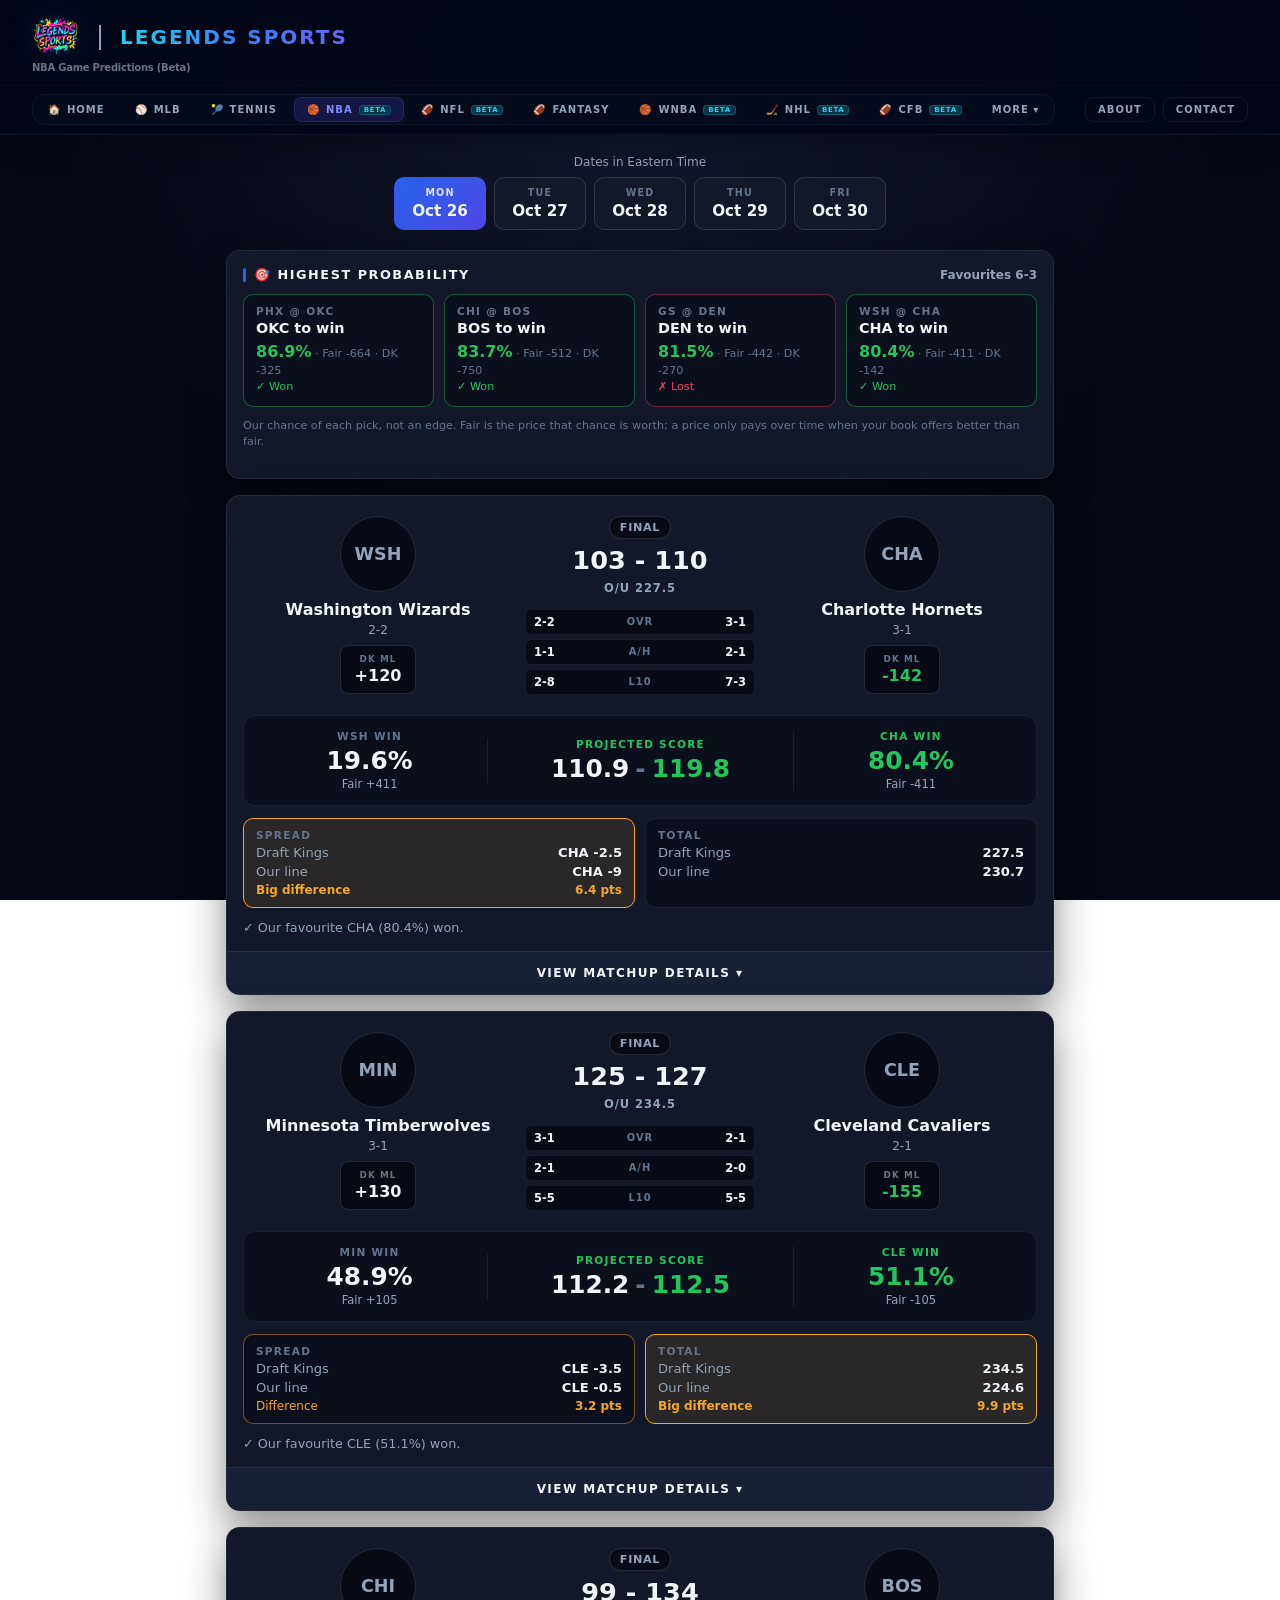
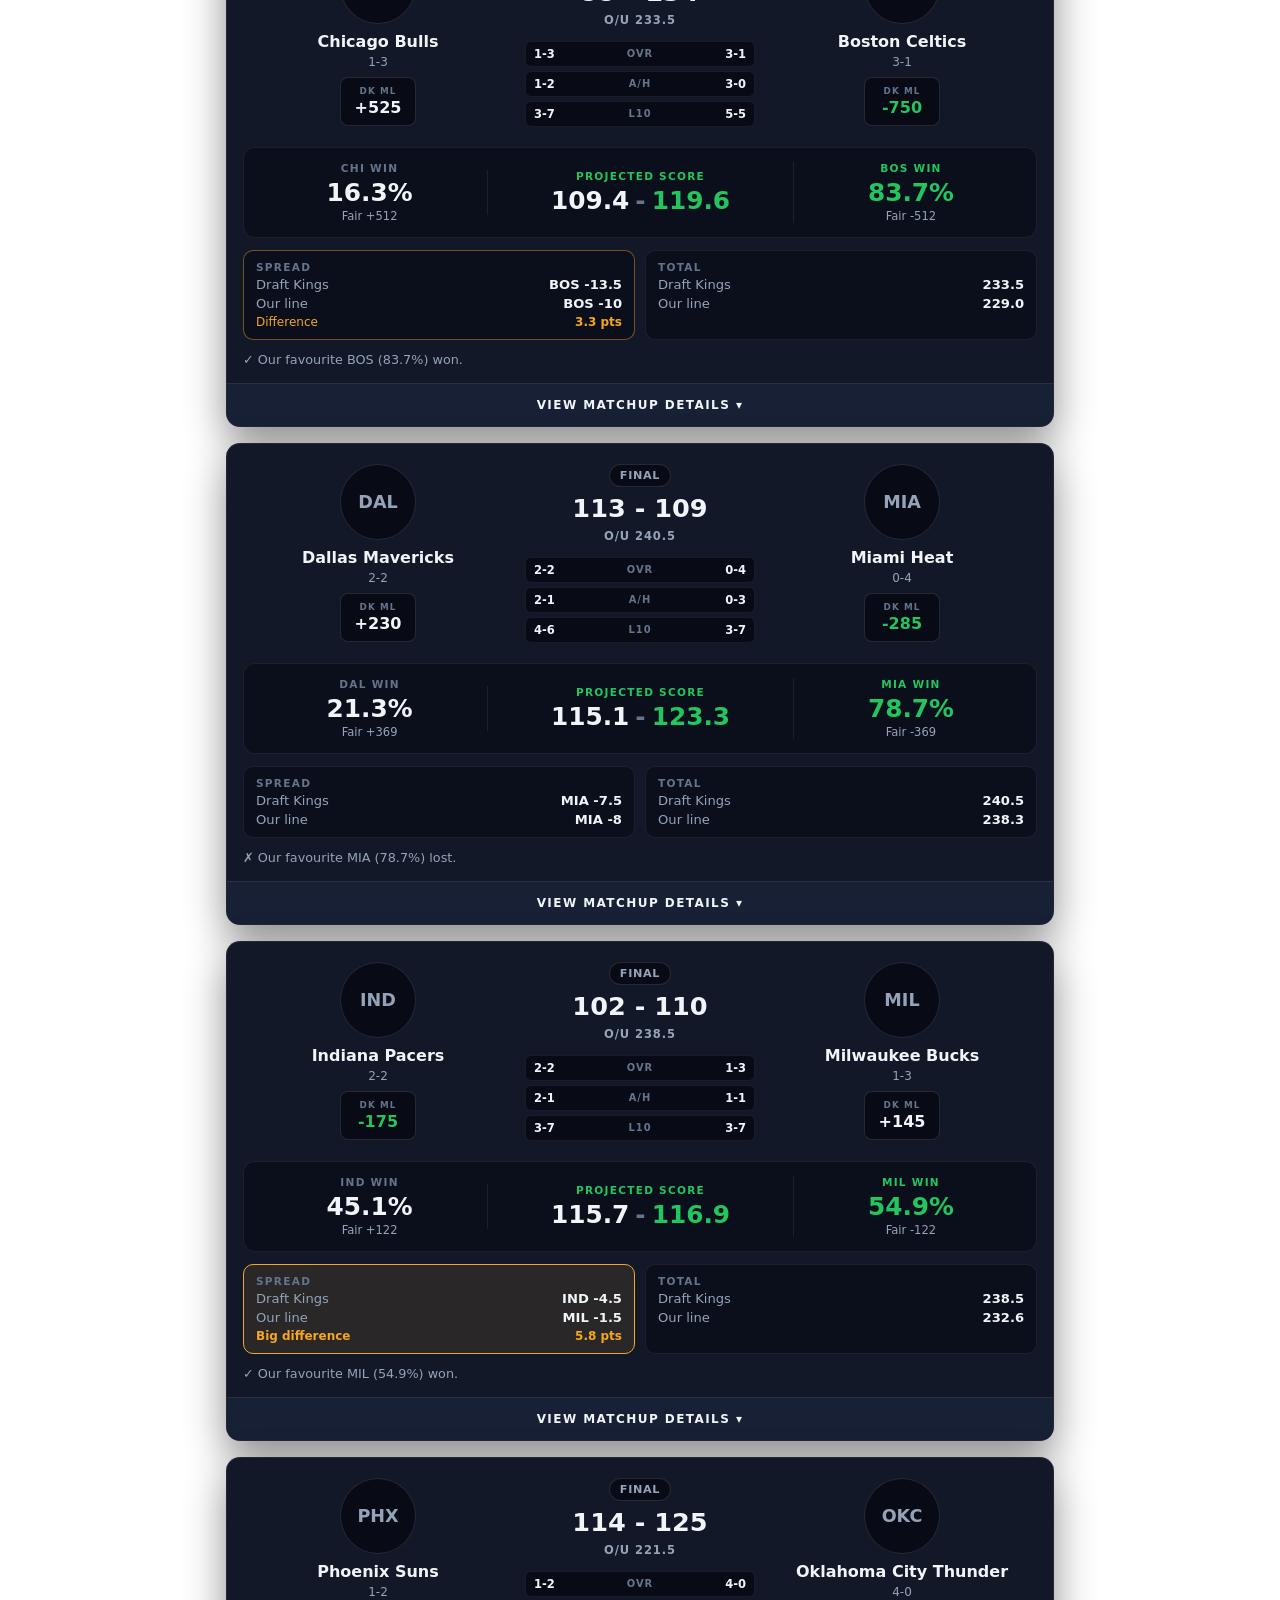
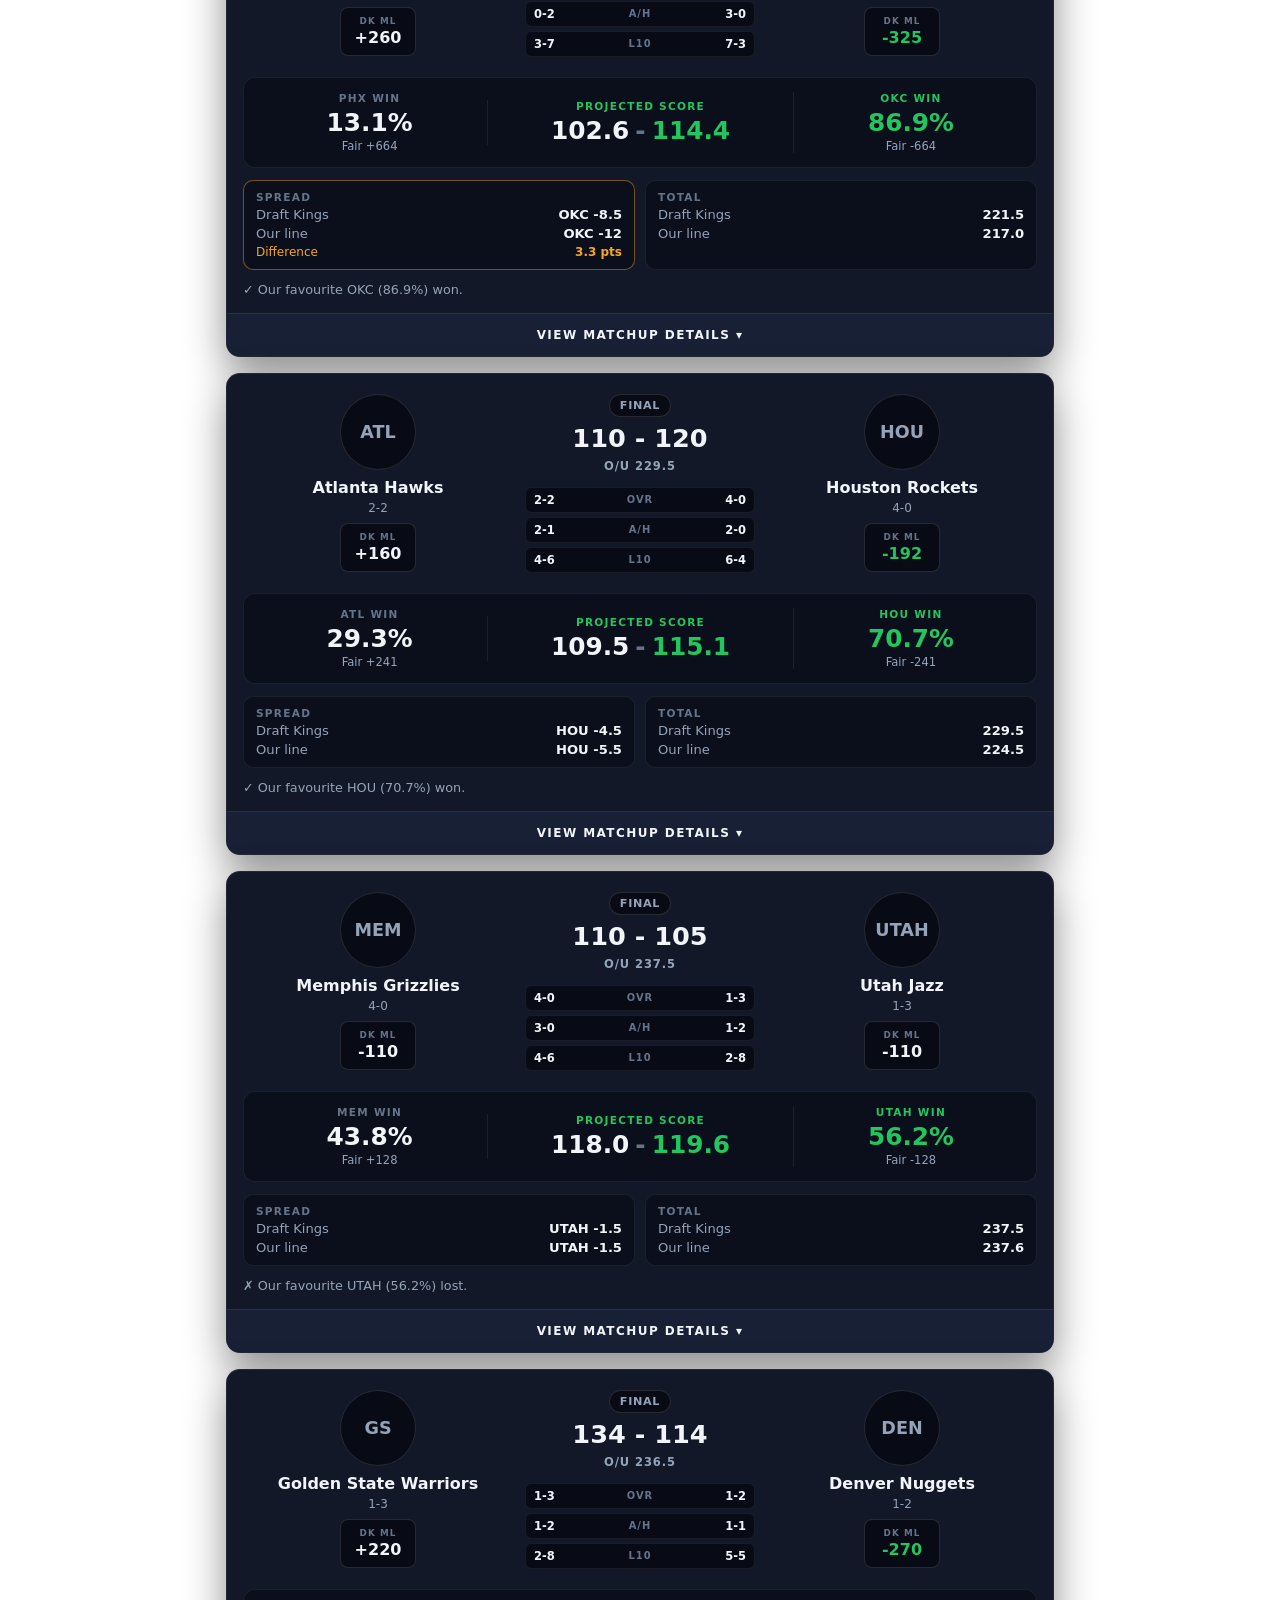
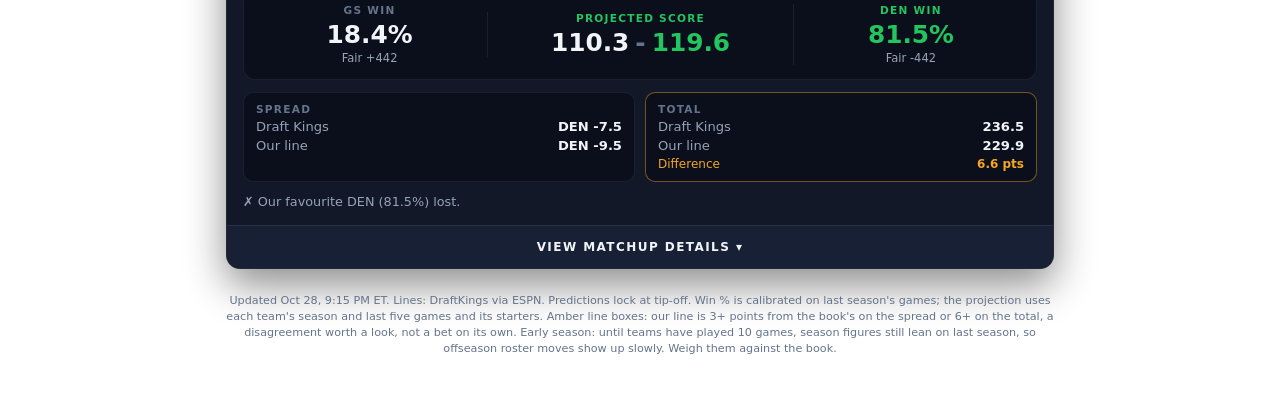
==== commit 134f42c2: "Cards: back-to-back flags, head to head, league ranks, favours/even, pace note, gap colours, bottom " ====
--- a/nba/index.html
+++ b/nba/index.html
@@ -22,6 +22,8 @@
       --win-soft: rgba(34, 197, 94, 0.1);
       --loss: #f43f5e;
       --loss-soft: rgba(244, 63, 94, 0.1);
+      --amber: #f5a623;
+      --amber-soft: rgba(245, 166, 35, 0.1);
       --radius: 14px;
     }
 
@@ -109,6 +111,10 @@
     }
     .pill.live { color: var(--loss); border-color: rgba(244, 63, 94, 0.4); }
     .pill.final { color: var(--muted); }
+    .pill.b2b {
+      color: var(--amber); border-color: rgba(245, 166, 35, 0.45); background: var(--amber-soft);
+      font-size: 0.6rem; letter-spacing: 0.1em; text-transform: uppercase; cursor: help;
+    }
     .at { font-size: 1.3rem; font-weight: 800; color: var(--dim); line-height: 1; }
     .ou { font-size: 0.72rem; font-weight: 700; letter-spacing: 0.08em; color: var(--muted); }
     .final-score { font-size: 1.6rem; font-weight: 800; }
@@ -136,6 +142,10 @@
     .line-box { background: var(--panel-2); border: 1px solid var(--border); border-radius: 10px; padding: 10px 12px; }
     .line-row { display: flex; justify-content: space-between; gap: 8px; font-size: 0.82rem; margin-top: 4px; }
     .line-row b { font-weight: 800; }
+    .line-box.gap-mid { border-color: rgba(245, 166, 35, 0.45); }
+    .line-box.gap-big { border-color: var(--amber); background: var(--amber-soft); }
+    .gap-row { color: var(--amber); font-size: 0.75rem; }
+    .line-box.gap-big .gap-row { font-weight: 700; }
     .note { margin: 12px 16px 0; font-size: 0.8rem; color: var(--muted); }
 
     .details-btn {
@@ -144,6 +154,8 @@
       letter-spacing: 0.12em; text-transform: uppercase; cursor: pointer;
     }
     .details-btn:hover { background: #1d2742; }
+    .details-btn.bottom { margin-top: 0; }
+    .details-btn[hidden] { display: none; }
     .details { padding: 16px; border-top: 1px solid var(--border); display: grid; gap: 20px; }
     .details[hidden] { display: none; }
     .details h3 { margin: 0 0 8px; font-size: 0.72rem; letter-spacing: 0.12em; text-transform: uppercase; color: var(--muted); }
@@ -154,6 +166,16 @@
     table.grid th { font-size: 0.62rem; letter-spacing: 0.1em; text-transform: uppercase; color: var(--dim); font-weight: 700; }
     table.grid td:first-child, table.grid th:first-child { text-align: left; }
     table.grid td.better { color: var(--win); font-weight: 700; }
+    table.grid td .rank { color: var(--dim); font-weight: 500; font-size: 0.7rem; }
+    .verdict {
+      display: flex; flex-wrap: wrap; align-items: baseline; gap: 6px; margin-bottom: 8px;
+      padding: 8px 10px; border-radius: 8px; background: var(--panel-2); border: 1px solid var(--border); font-size: 0.82rem;
+    }
+    .verdict b { font-size: 0.95rem; }
+    .pace-note {
+      margin: 10px 0 6px; padding: 8px 10px; border-radius: 8px; font-size: 0.8rem; line-height: 1.45;
+      background: var(--panel-2); border: 1px solid var(--border); color: var(--text);
+    }
     .two { display: grid; grid-template-columns: 1fr 1fr; gap: 16px; }
     .chip { display: inline-block; min-width: 20px; padding: 1px 5px; border-radius: 5px; font-size: 0.68rem; font-weight: 800; }
     .chip.W, .chip.O { background: var(--win-soft); color: var(--win); }
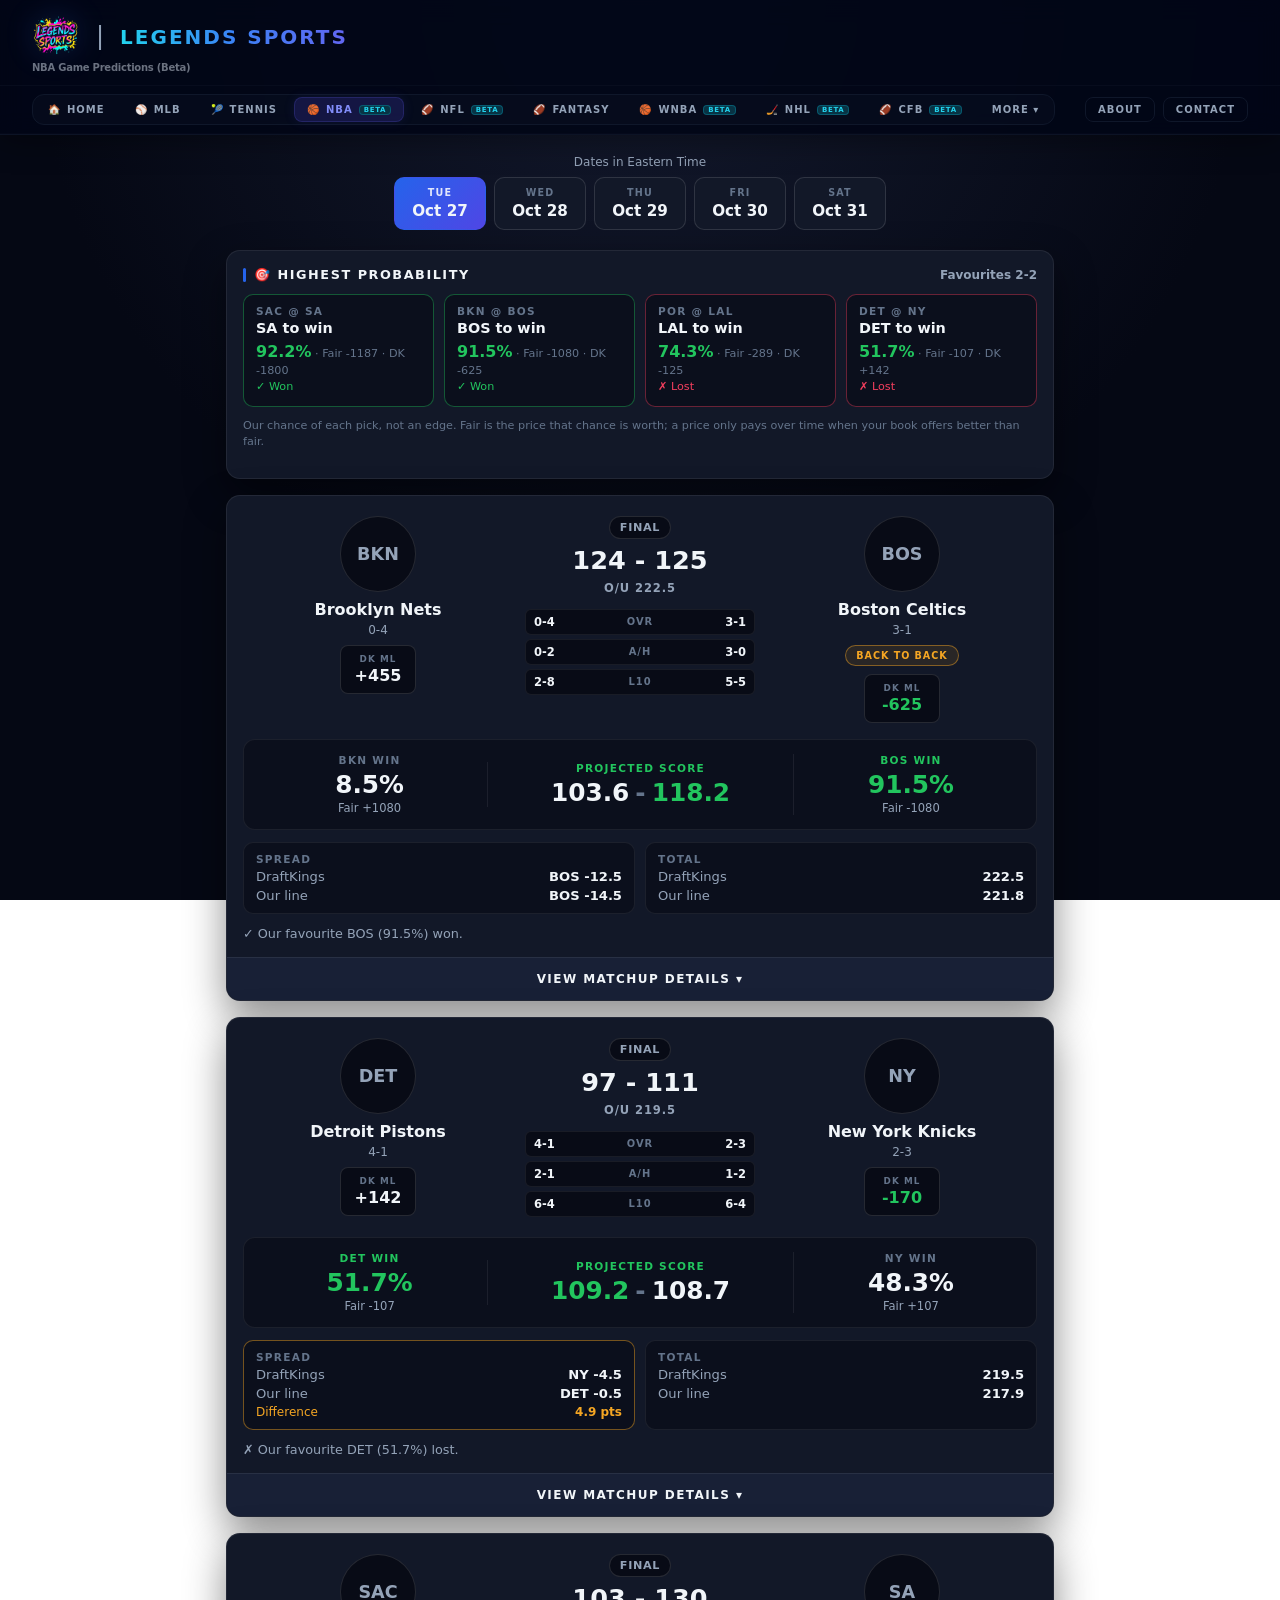
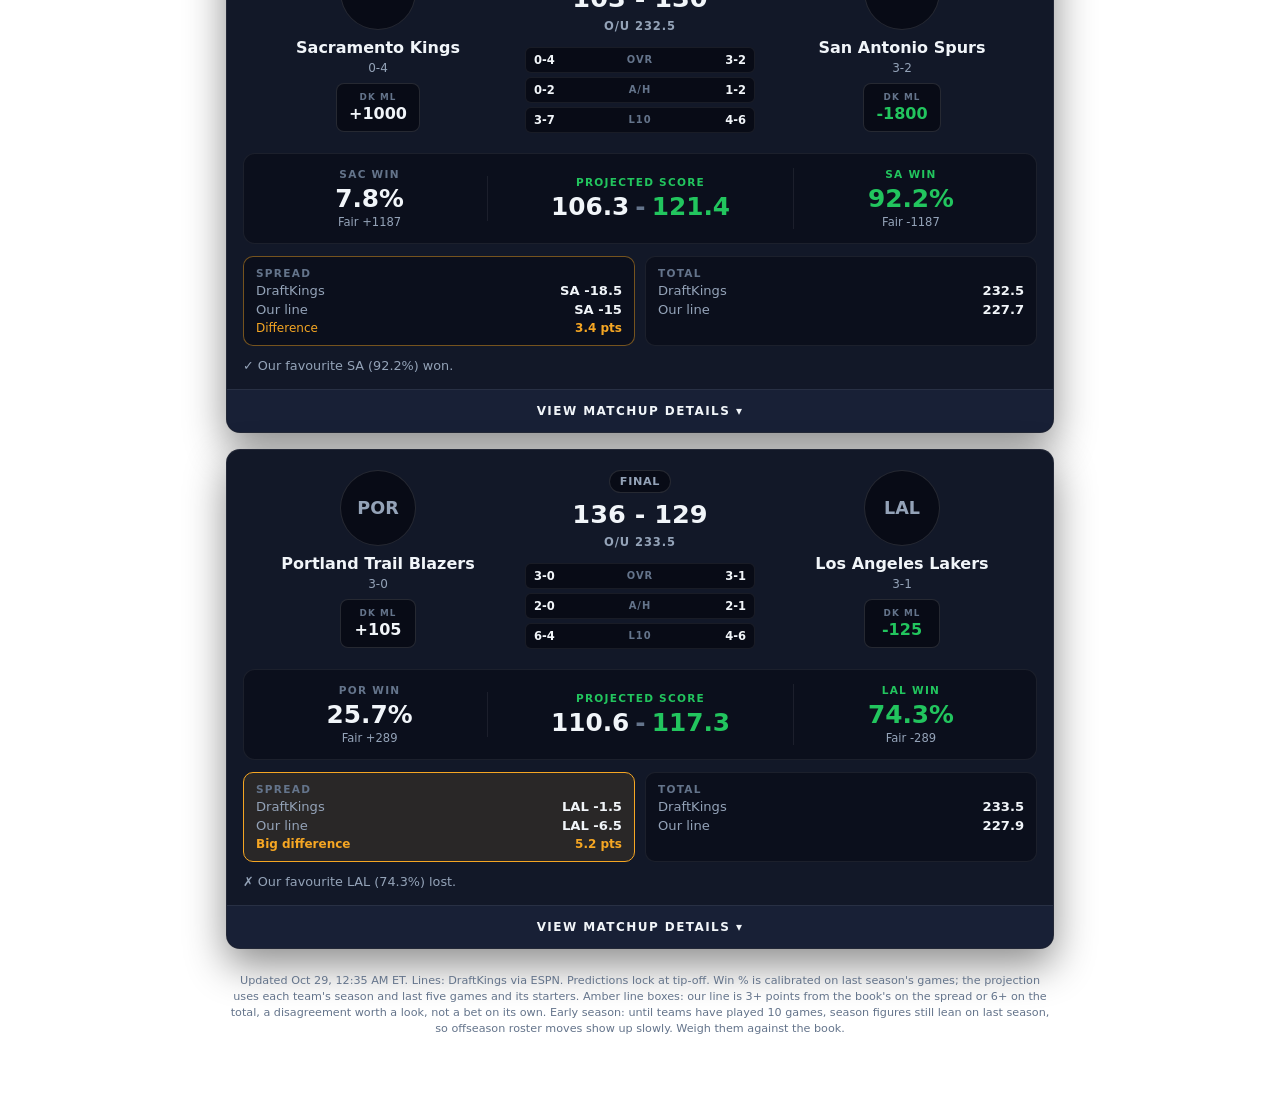
==== commit ea4009fc: "Power rankings and game score - Power rating (cards.py power_ratings): points per game better than a" ====
--- a/nba/index.html
+++ b/nba/index.html
@@ -76,6 +76,21 @@
     .panel-head h2 { margin: 0; font-size: 0.8rem; letter-spacing: 0.12em; text-transform: uppercase; }
     .panel-head .right { margin-left: auto; font-size: 0.75rem; font-weight: 700; }
     .panel-body { padding: 0 16px 16px; }
+    .panel-body[hidden] { display: none; }
+    .panel-head.toggle {
+      width: 100%; border: 0; background: none; color: var(--text); font: inherit; cursor: pointer; text-align: left;
+    }
+    .panel-head.toggle:hover h2 { color: #fff; }
+    .team-power { font-size: 0.7rem; font-weight: 700; color: var(--muted); margin-top: -4px; letter-spacing: 0.02em; }
+    .game-score {
+      display: flex; align-items: baseline; gap: 6px; padding: 4px 10px; border-radius: 999px;
+      background: var(--inset); border: 1px solid var(--border-strong); cursor: help;
+    }
+    .game-score .caption { font-size: 0.55rem; }
+    .game-score b { font-size: 0.95rem; font-weight: 800; }
+    .game-score.good b { color: var(--win); }
+    .game-score.hot { border-color: rgba(245, 166, 35, 0.5); background: var(--amber-soft); }
+    .game-score.hot b { color: var(--amber); }
 
     .tops { display: grid; grid-template-columns: repeat(auto-fill, minmax(170px, 1fr)); gap: 10px; margin-bottom: 10px; }
     .top { background: var(--panel-2); border: 1px solid var(--border); border-radius: 10px; padding: 10px 12px; }
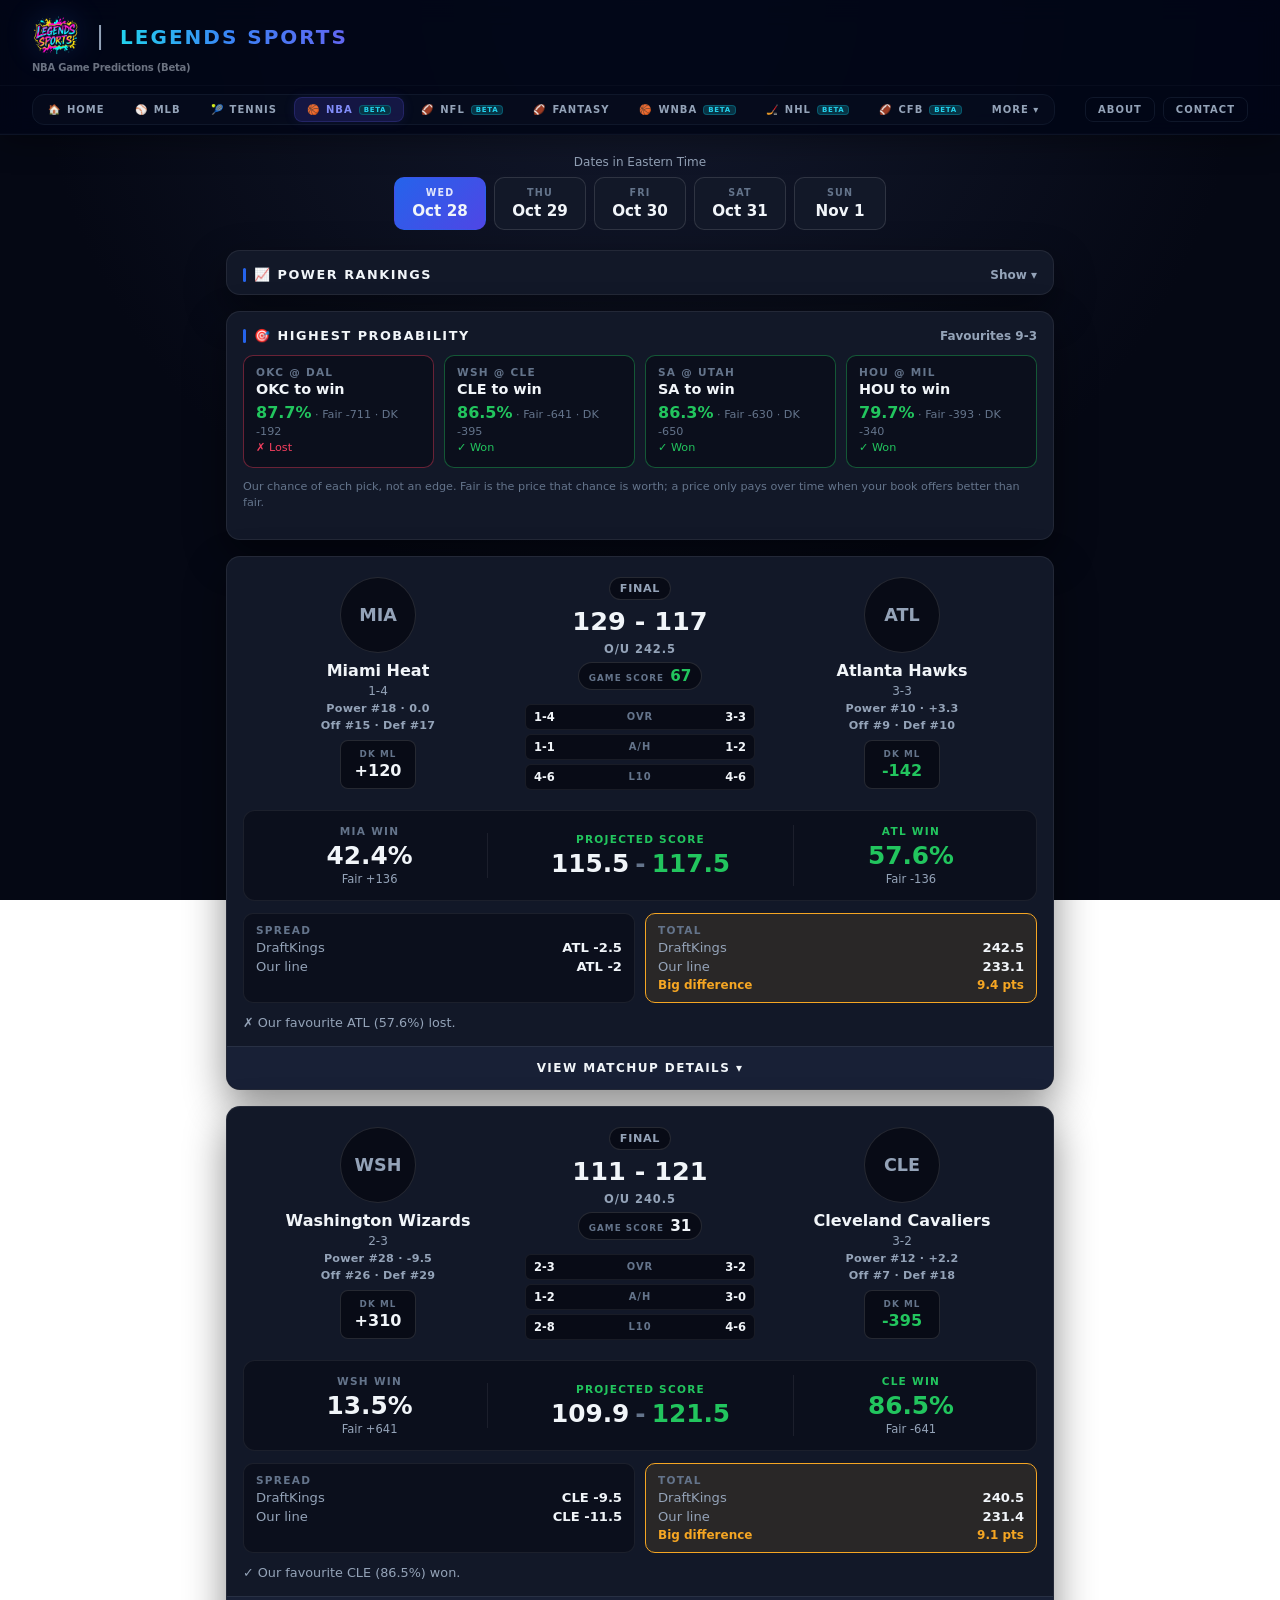
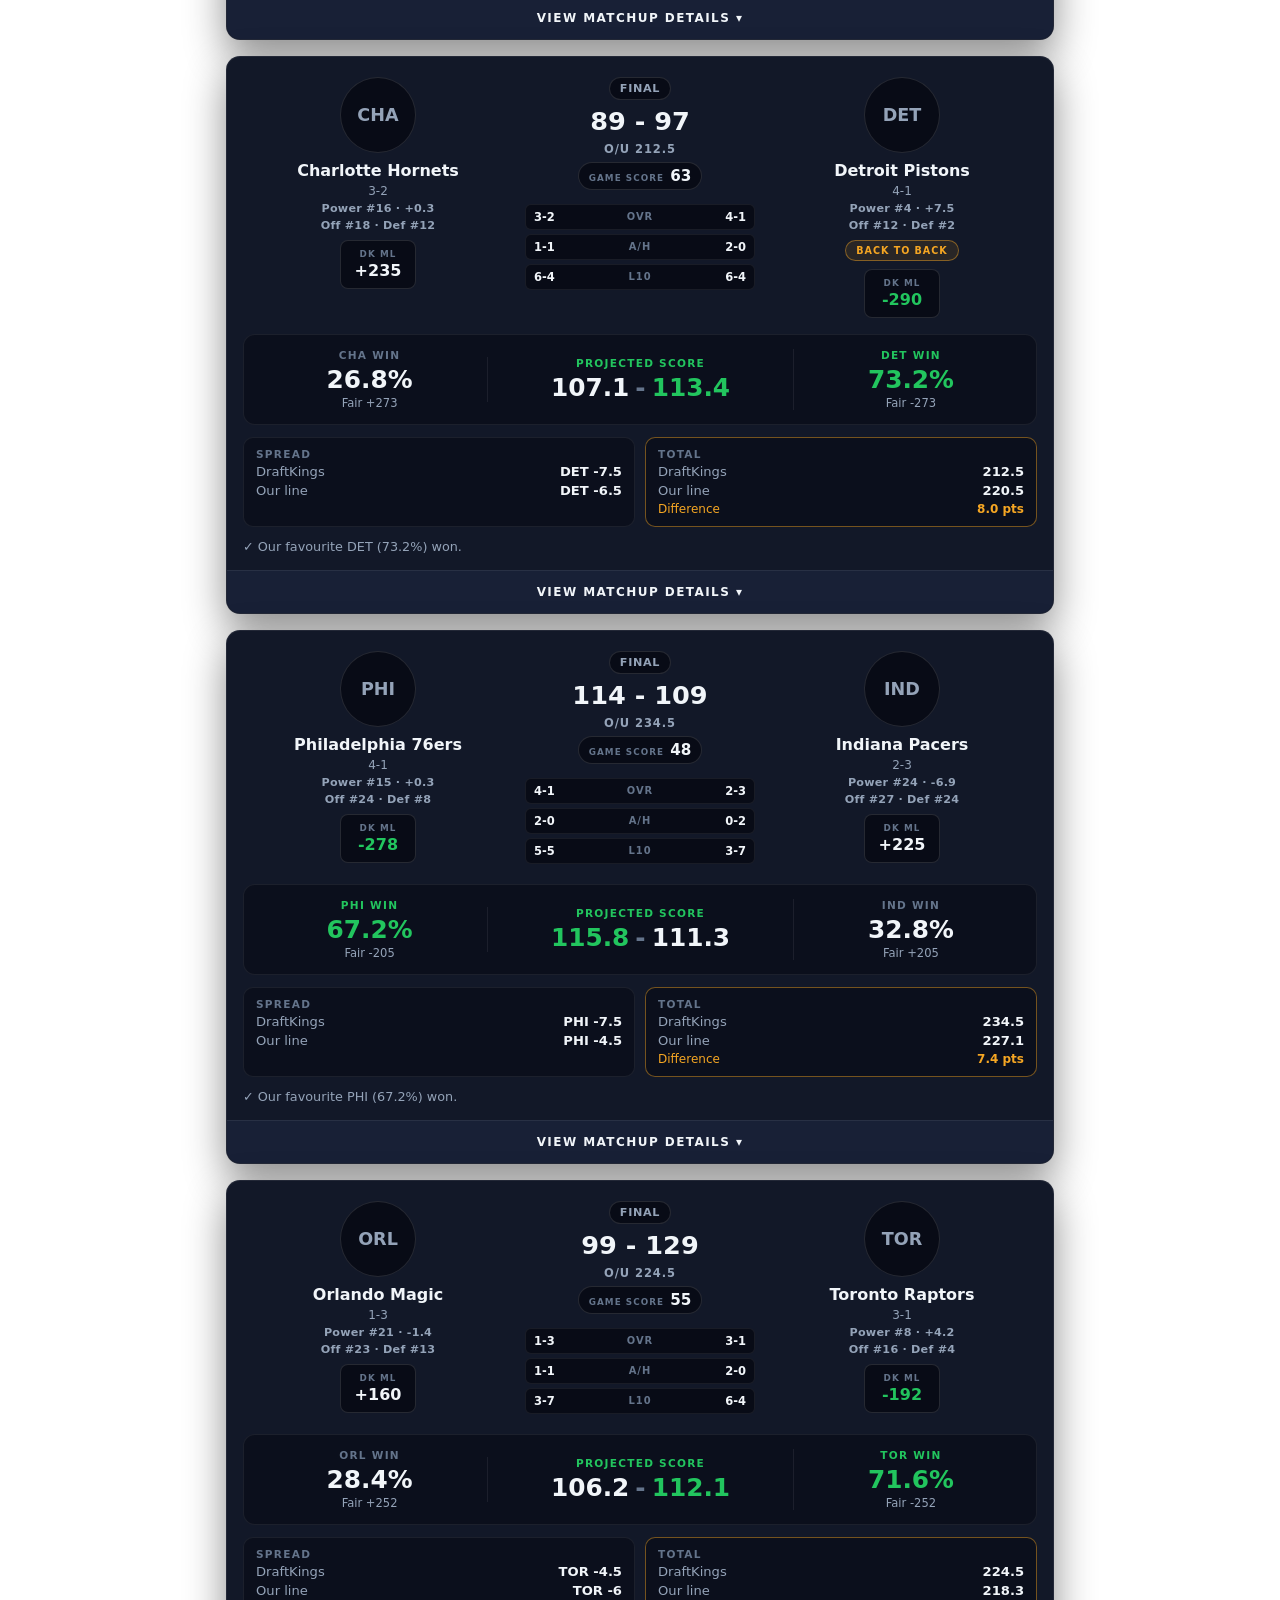
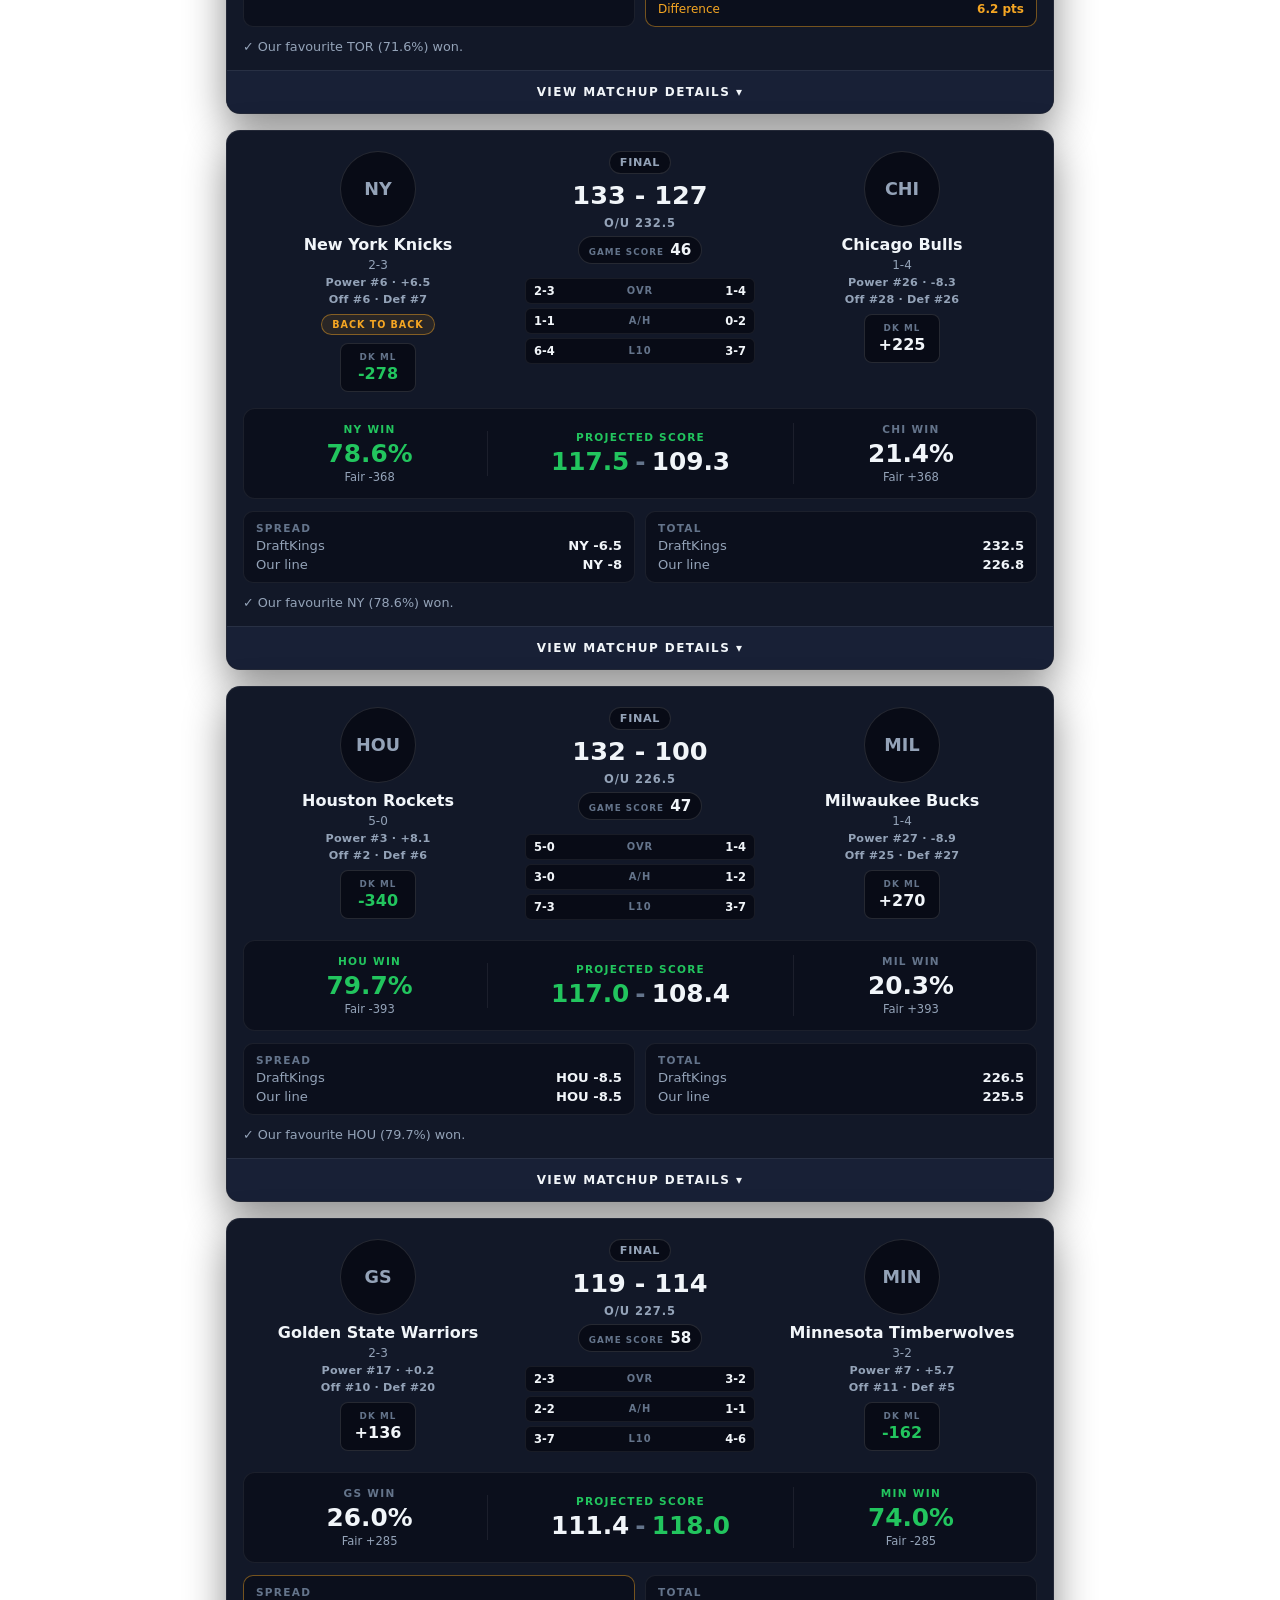
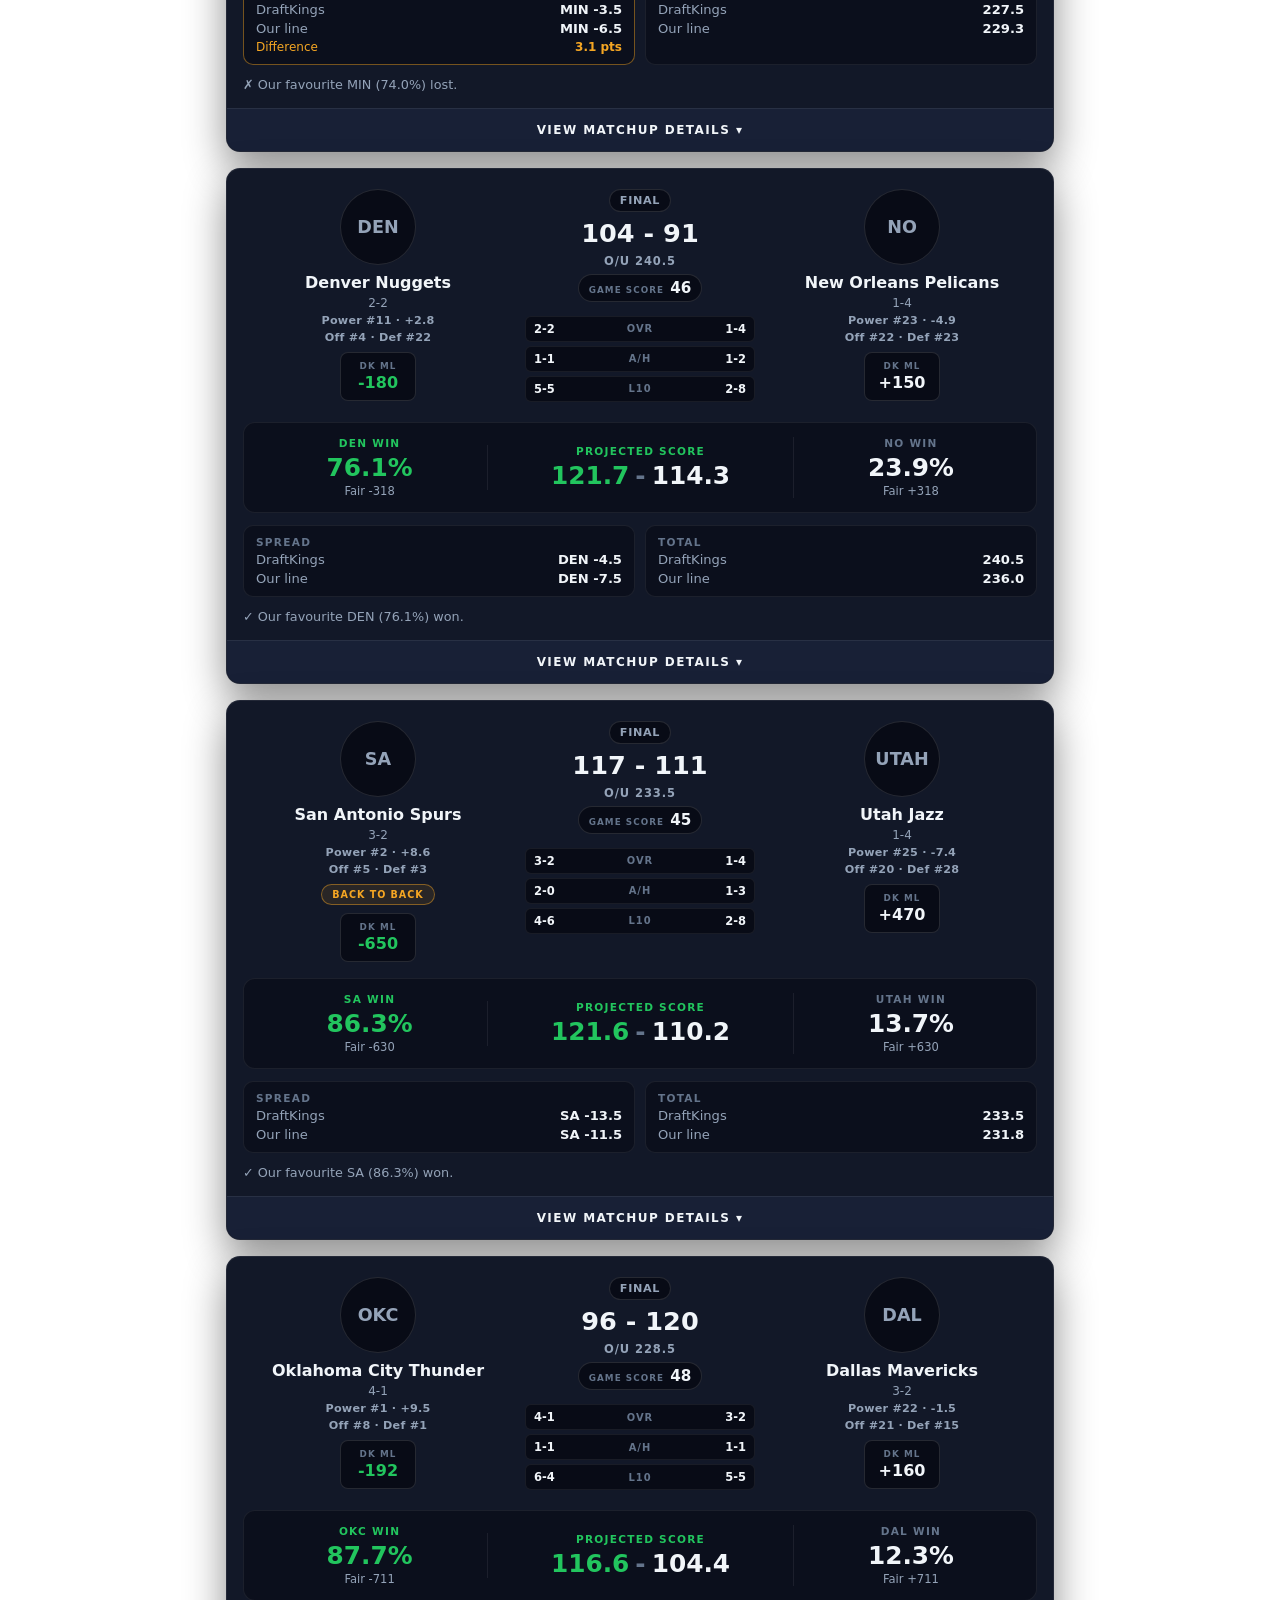
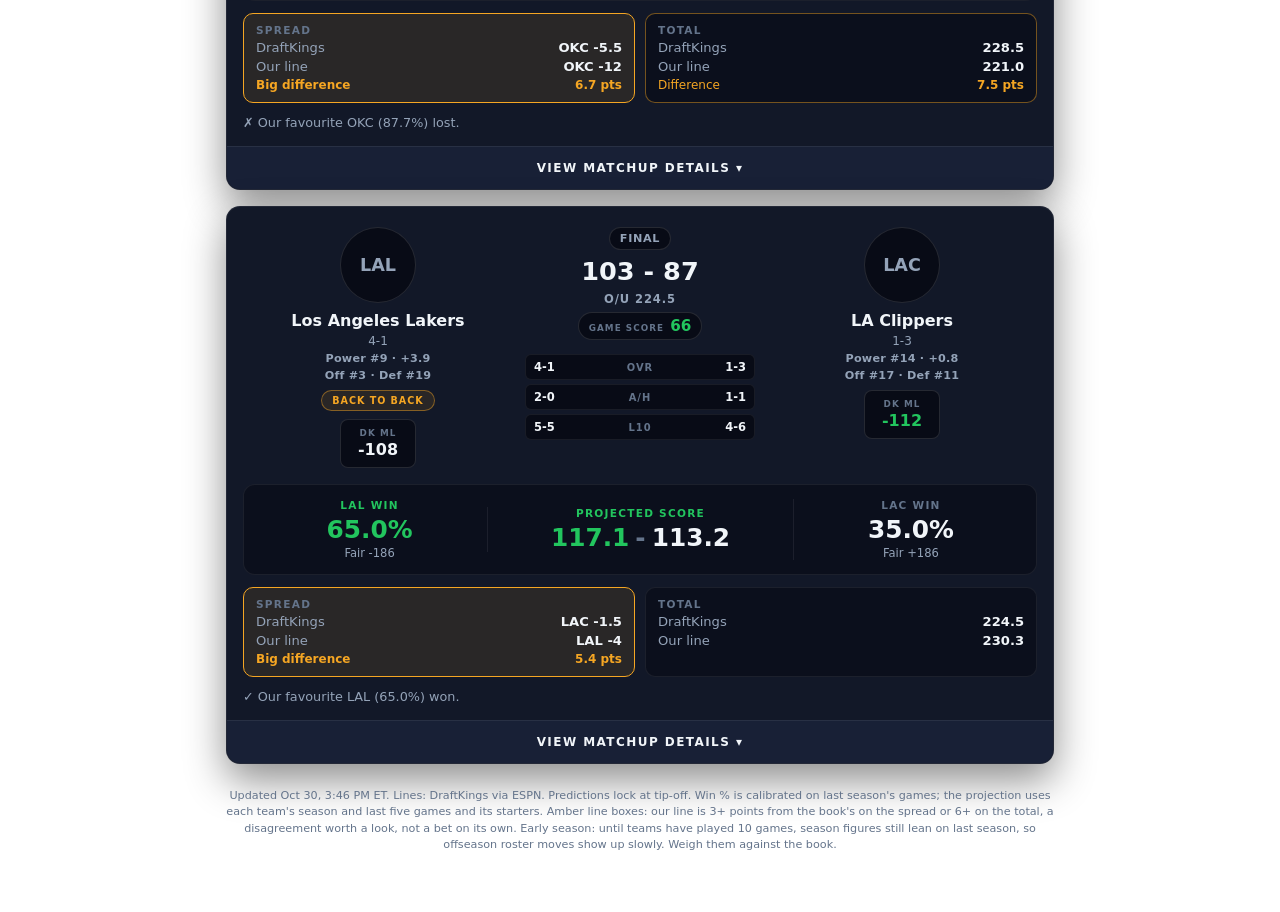
==== commit 7a990d26: "Best bets: the client's spread, total and win % rules, with a season record Rules (pipeline/cards.py" ====
--- a/nba/index.html
+++ b/nba/index.html
@@ -1,252 +1,257 @@
-<!DOCTYPE html>
-<html lang="en">
-<head>
-  <meta charset="UTF-8" />
-  <title>NBA · Legends Sports</title>
-  <meta name="viewport" content="width=device-width, initial-scale=1" />
-  <meta name="description" content="NBA game predictions: projected scores, win probabilities and fair prices for every game." />
-  <style>
-    :root {
-      --bg: #050814;
-      --panel: #121828;
-      --panel-2: #0b0f1c;
-      --inset: #080b16;
-      --border: rgba(255, 255, 255, 0.07);
-      --border-strong: rgba(255, 255, 255, 0.12);
-      --text: #f1f5f9;
-      --muted: #94a3b8;
-      --dim: #64748b;
-      --accent: #2563eb;
-      --accent-2: #4f46e5;
-      --win: #22c55e;
-      --win-soft: rgba(34, 197, 94, 0.1);
-      --loss: #f43f5e;
-      --loss-soft: rgba(244, 63, 94, 0.1);
-      --amber: #f5a623;
-      --amber-soft: rgba(245, 166, 35, 0.1);
-      --radius: 14px;
-    }
-
-    * { box-sizing: border-box; }
-
-    body {
-      margin: 0;
-      background: radial-gradient(circle at top, #141a2e 0, var(--bg) 55%) fixed;
-      color: var(--text);
-      font-family: ui-sans-serif, system-ui, -apple-system, "Segoe UI", sans-serif;
-      -webkit-font-smoothing: antialiased;
-    }
-
-    .page { max-width: 860px; margin: 0 auto; padding: 20px 16px 48px; }
-
-    .caption {
-      font-size: 0.66rem; font-weight: 700; letter-spacing: 0.12em;
-      text-transform: uppercase; color: var(--dim);
-    }
-    .muted { color: var(--muted); }
-    .tiny { font-size: 0.7rem; color: var(--dim); line-height: 1.45; }
-    .win { color: var(--win); }
-    .loss { color: var(--loss); }
-    .num { font-variant-numeric: tabular-nums; }
-
-    /* Date strip */
-    .dates-label { text-align: center; font-size: 0.75rem; color: var(--muted); margin-bottom: 8px; }
-    .dates { display: flex; justify-content: center; gap: 8px; margin-bottom: 20px; }
-    .date-btn {
-      flex: 0 1 92px; min-width: 0; border: 1px solid var(--border-strong); background: var(--panel);
-      color: var(--text); border-radius: 10px; padding: 9px 4px; cursor: pointer; text-align: center;
-      font: inherit; transition: background 0.15s;
-    }
-    .date-btn:hover { background: #1a2236; }
-    .date-btn .caption { display: block; margin-bottom: 3px; font-size: 0.6rem; }
-    .date-btn strong { font-size: 0.95rem; white-space: nowrap; }
-    .date-btn.active {
-      background: linear-gradient(135deg, var(--accent), var(--accent-2));
-      border-color: transparent;
-    }
-    .date-btn.active .caption { color: rgba(255, 255, 255, 0.85); }
-
-    /* Panels */
-    .panel {
-      background: var(--panel); border: 1px solid var(--border); border-radius: var(--radius);
-      margin-bottom: 16px; box-shadow: 0 16px 40px rgba(0, 0, 0, 0.45); overflow: hidden;
-    }
-    .panel-head { display: flex; align-items: center; gap: 8px; padding: 16px 16px 12px; }
-    .panel-head .bar { width: 3px; height: 14px; border-radius: 2px; background: var(--accent); }
-    .panel-head h2 { margin: 0; font-size: 0.8rem; letter-spacing: 0.12em; text-transform: uppercase; }
-    .panel-head .right { margin-left: auto; font-size: 0.75rem; font-weight: 700; }
-    .panel-body { padding: 0 16px 16px; }
-    .panel-body[hidden] { display: none; }
-    .panel-head.toggle {
-      width: 100%; border: 0; background: none; color: var(--text); font: inherit; cursor: pointer; text-align: left;
-    }
-    .panel-head.toggle:hover h2 { color: #fff; }
-    .team-power { font-size: 0.7rem; font-weight: 700; color: var(--muted); margin-top: -4px; letter-spacing: 0.02em; }
-    .game-score {
-      display: flex; align-items: baseline; gap: 6px; padding: 4px 10px; border-radius: 999px;
-      background: var(--inset); border: 1px solid var(--border-strong); cursor: help;
-    }
-    .game-score .caption { font-size: 0.55rem; }
-    .game-score b { font-size: 0.95rem; font-weight: 800; }
-    .game-score.good b { color: var(--win); }
-    .game-score.hot { border-color: rgba(245, 166, 35, 0.5); background: var(--amber-soft); }
-    .game-score.hot b { color: var(--amber); }
-
-    .tops { display: grid; grid-template-columns: repeat(auto-fill, minmax(170px, 1fr)); gap: 10px; margin-bottom: 10px; }
-    .top { background: var(--panel-2); border: 1px solid var(--border); border-radius: 10px; padding: 10px 12px; }
-    .top .pick { font-weight: 700; font-size: 0.9rem; margin: 3px 0 4px; }
-    .top .pct { font-weight: 800; font-size: 1rem; color: var(--win); }
-    .top.won { border-color: rgba(34, 197, 94, 0.4); }
-    .top.lost { border-color: rgba(244, 63, 94, 0.4); }
-
-    /* Game card */
-    .game-top {
-      display: grid; grid-template-columns: 1fr minmax(150px, 230px) 1fr; gap: 12px;
-      align-items: start; padding: 20px 16px 16px;
-    }
-    .team { display: flex; flex-direction: column; align-items: center; text-align: center; gap: 8px; min-width: 0; }
-    .logo {
-      width: 76px; height: 76px; border-radius: 50%; background: var(--inset);
-      border: 1px solid var(--border-strong); display: grid; place-items: center; overflow: hidden;
-    }
-    .logo img { width: 58px; height: 58px; object-fit: contain; }
-    .logo .abbr { font-weight: 800; font-size: 1.1rem; color: var(--muted); }
-    .team-name { font-weight: 700; font-size: 1rem; line-height: 1.2; }
-    .team-record { font-size: 0.75rem; color: var(--muted); margin-top: -4px; }
-    .ml-box {
-      min-width: 76px; padding: 8px 12px; border-radius: 8px; background: var(--inset);
-      border: 1px solid var(--border-strong); font-weight: 800; font-size: 1rem;
-    }
-    .ml-box.fav { color: var(--win); }
-    .ml-box .caption { display: block; font-size: 0.55rem; margin-bottom: 2px; }
-    .middle { display: flex; flex-direction: column; align-items: center; gap: 6px; }
-    .pill {
-      display: inline-block; padding: 4px 10px; border-radius: 999px; background: var(--inset);
-      border: 1px solid var(--border-strong); font-size: 0.7rem; font-weight: 700; letter-spacing: 0.06em;
-    }
-    .pill.live { color: var(--loss); border-color: rgba(244, 63, 94, 0.4); }
-    .pill.final { color: var(--muted); }
-    .pill.b2b {
-      color: var(--amber); border-color: rgba(245, 166, 35, 0.45); background: var(--amber-soft);
-      font-size: 0.6rem; letter-spacing: 0.1em; text-transform: uppercase; cursor: help;
-    }
-    .at { font-size: 1.3rem; font-weight: 800; color: var(--dim); line-height: 1; }
-    .ou { font-size: 0.72rem; font-weight: 700; letter-spacing: 0.08em; color: var(--muted); }
-    .final-score { font-size: 1.6rem; font-weight: 800; }
-    .records { width: 100%; margin-top: 4px; border-collapse: separate; border-spacing: 0 4px; }
-    .records td {
-      font-size: 0.72rem; font-weight: 700; padding: 5px 8px; background: var(--inset);
-      border-top: 1px solid var(--border); border-bottom: 1px solid var(--border);
-    }
-    .records td:first-child { border-left: 1px solid var(--border); border-radius: 6px 0 0 6px; }
-    .records td:last-child { border-right: 1px solid var(--border); border-radius: 0 6px 6px 0; text-align: right; }
-    .records td.label { text-align: center; color: var(--dim); font-size: 0.62rem; letter-spacing: 0.1em; }
-
-    .numbers {
-      margin: 0 16px; display: grid; grid-template-columns: 1fr 1.3fr 1fr; align-items: center;
-      background: var(--panel-2); border: 1px solid var(--border); border-radius: 12px; padding: 14px 8px;
-    }
-    .numbers > div { text-align: center; min-width: 0; }
-    .numbers > div + div { border-left: 1px solid var(--border); }
-    .numbers .caption.lead { color: var(--win); }
-    .big { font-size: 1.55rem; font-weight: 800; margin-top: 4px; }
-    .fair { font-size: 0.72rem; color: var(--muted); margin-top: 2px; }
-    .proj .dash { color: var(--dim); margin: 0 6px; font-weight: 600; }
-
-    .lines { display: grid; grid-template-columns: 1fr 1fr; gap: 10px; margin: 12px 16px 0; }
-    .line-box { background: var(--panel-2); border: 1px solid var(--border); border-radius: 10px; padding: 10px 12px; }
-    .line-row { display: flex; justify-content: space-between; gap: 8px; font-size: 0.82rem; margin-top: 4px; }
-    .line-row b { font-weight: 800; }
-    .line-box.gap-mid { border-color: rgba(245, 166, 35, 0.45); }
-    .line-box.gap-big { border-color: var(--amber); background: var(--amber-soft); }
-    .gap-row { color: var(--amber); font-size: 0.75rem; }
-    .line-box.gap-big .gap-row { font-weight: 700; }
-    .note { margin: 12px 16px 0; font-size: 0.8rem; color: var(--muted); }
-
-    .details-btn {
-      display: block; width: 100%; margin-top: 16px; padding: 14px; border: 0; border-top: 1px solid var(--border);
-      background: #182036; color: var(--text); font: inherit; font-weight: 700; font-size: 0.75rem;
-      letter-spacing: 0.12em; text-transform: uppercase; cursor: pointer;
-    }
-    .details-btn:hover { background: #1d2742; }
-    .details-btn.bottom { margin-top: 0; }
-    .details-btn[hidden] { display: none; }
-    .details { padding: 16px; border-top: 1px solid var(--border); display: grid; gap: 20px; }
-    .details[hidden] { display: none; }
-    .details h3 { margin: 0 0 8px; font-size: 0.72rem; letter-spacing: 0.12em; text-transform: uppercase; color: var(--muted); }
-
-    .scroll { overflow-x: auto; }
-    table.grid { width: 100%; border-collapse: collapse; font-size: 0.8rem; }
-    table.grid th, table.grid td { padding: 6px 8px; border-bottom: 1px solid var(--border); text-align: center; white-space: nowrap; }
-    table.grid th { font-size: 0.62rem; letter-spacing: 0.1em; text-transform: uppercase; color: var(--dim); font-weight: 700; }
-    table.grid td:first-child, table.grid th:first-child { text-align: left; }
-    table.grid td.better { color: var(--win); font-weight: 700; }
-    table.grid td .rank { color: var(--dim); font-weight: 500; font-size: 0.7rem; }
-    .verdict {
-      display: flex; flex-wrap: wrap; align-items: baseline; gap: 6px; margin-bottom: 8px;
-      padding: 8px 10px; border-radius: 8px; background: var(--panel-2); border: 1px solid var(--border); font-size: 0.82rem;
-    }
-    .verdict b { font-size: 0.95rem; }
-    .pace-note {
-      margin: 10px 0 6px; padding: 8px 10px; border-radius: 8px; font-size: 0.8rem; line-height: 1.45;
-      background: var(--panel-2); border: 1px solid var(--border); color: var(--text);
-    }
-    .two { display: grid; grid-template-columns: 1fr 1fr; gap: 16px; }
-    .chip { display: inline-block; min-width: 20px; padding: 1px 5px; border-radius: 5px; font-size: 0.68rem; font-weight: 800; }
-    .chip.W, .chip.O { background: var(--win-soft); color: var(--win); }
-    .chip.L, .chip.U { background: var(--loss-soft); color: var(--loss); }
-    .chip.P { background: rgba(148, 163, 184, 0.12); color: var(--muted); }
-
-    .whatif label { display: block; font-size: 0.62rem; letter-spacing: 0.1em; text-transform: uppercase; color: var(--dim); margin-bottom: 3px; }
-    .whatif input {
-      width: 100%; padding: 7px 9px; border-radius: 7px; border: 1px solid var(--border-strong);
-      background: var(--inset); color: var(--text); font: inherit; font-size: 0.8rem; margin-bottom: 8px;
-    }
-    .whatif button {
-      padding: 10px 16px; border: 0; border-radius: 8px; cursor: pointer; color: #fff; font: inherit; font-weight: 700;
-      font-size: 0.72rem; letter-spacing: 0.1em; text-transform: uppercase;
-      background: linear-gradient(135deg, var(--accent), var(--accent-2));
-    }
-    .whatif-out { margin-top: 10px; font-size: 0.85rem; }
-
-    .empty { text-align: center; padding: 40px 16px; color: var(--muted); }
-    .footnote { text-align: center; margin-top: 24px; }
-
-    @media (max-width: 640px) {
-      .page { padding: 16px 12px 40px; }
-      .dates { gap: 5px; }
-      .date-btn { padding: 8px 2px; }
-      .date-btn .caption { font-size: 0.5rem; letter-spacing: 0.04em; }
-      .date-btn strong { font-size: 0.8rem; }
-      .game-top { grid-template-columns: 1fr 1fr; padding: 16px 12px 12px; row-gap: 14px; }
-      .middle { grid-column: 1 / -1; grid-row: 2; }
-      .logo { width: 60px; height: 60px; }
-      .logo img { width: 46px; height: 46px; }
-      .team-name { font-size: 0.9rem; }
-      .numbers { margin: 0 12px; padding: 12px 4px; }
-      .big { font-size: 1.2rem; }
-      .lines { grid-template-columns: 1fr; margin: 12px 12px 0; }
-      .note { margin: 12px 12px 0; }
-      .details { padding: 14px 12px; }
-      .two { grid-template-columns: 1fr; }
-      table.grid th, table.grid td { padding: 5px 4px; }
-    }
-  </style>
-</head>
-<body>
-  <!-- The Legends Sports header (legends-header.js): this page lives at
-       lgdsanalytics.vercel.app/nba, inside the client's site. -->
-  <div id="legends-header" data-sport="nba" data-subtitle="NBA Game Predictions (Beta)" data-logo="/nba/legends-logo.png"></div>
-  <script src="/nba/legends-header.js"></script>
-
-  <main class="page">
-    <div class="dates-label">Dates in Eastern Time</div>
-    <nav class="dates" id="dates" aria-label="Game day"></nav>
-    <div id="board"><div class="empty">Loading games…</div></div>
-    <p class="tiny footnote" id="footnote"></p>
-  </main>
-
-  <!-- Absolute, so the page works at /nba as well as /nba/. -->
-  <script src="/nba/app.js" defer></script>
-</body>
-</html>
+<!DOCTYPE html>
+<html lang="en">
+<head>
+  <meta charset="UTF-8" />
+  <title>NBA · Legends Sports</title>
+  <meta name="viewport" content="width=device-width, initial-scale=1" />
+  <meta name="description" content="NBA game predictions: projected scores, win probabilities and fair prices for every game." />
+  <style>
+    :root {
+      --bg: #050814;
+      --panel: #121828;
+      --panel-2: #0b0f1c;
+      --inset: #080b16;
+      --border: rgba(255, 255, 255, 0.07);
+      --border-strong: rgba(255, 255, 255, 0.12);
+      --text: #f1f5f9;
+      --muted: #94a3b8;
+      --dim: #64748b;
+      --accent: #2563eb;
+      --accent-2: #4f46e5;
+      --win: #22c55e;
+      --win-soft: rgba(34, 197, 94, 0.1);
+      --loss: #f43f5e;
+      --loss-soft: rgba(244, 63, 94, 0.1);
+      --amber: #f5a623;
+      --amber-soft: rgba(245, 166, 35, 0.1);
+      --radius: 14px;
+    }
+
+    * { box-sizing: border-box; }
+
+    body {
+      margin: 0;
+      background: radial-gradient(circle at top, #141a2e 0, var(--bg) 55%) fixed;
+      color: var(--text);
+      font-family: ui-sans-serif, system-ui, -apple-system, "Segoe UI", sans-serif;
+      -webkit-font-smoothing: antialiased;
+    }
+
+    .page { max-width: 860px; margin: 0 auto; padding: 20px 16px 48px; }
+
+    .caption {
+      font-size: 0.66rem; font-weight: 700; letter-spacing: 0.12em;
+      text-transform: uppercase; color: var(--dim);
+    }
+    .muted { color: var(--muted); }
+    .tiny { font-size: 0.7rem; color: var(--dim); line-height: 1.45; }
+    .win { color: var(--win); }
+    .loss { color: var(--loss); }
+    .num { font-variant-numeric: tabular-nums; }
+
+    /* Date strip */
+    .dates-label { text-align: center; font-size: 0.75rem; color: var(--muted); margin-bottom: 8px; }
+    .dates { display: flex; justify-content: center; gap: 8px; margin-bottom: 20px; }
+    .date-btn {
+      flex: 0 1 92px; min-width: 0; border: 1px solid var(--border-strong); background: var(--panel);
+      color: var(--text); border-radius: 10px; padding: 9px 4px; cursor: pointer; text-align: center;
+      font: inherit; transition: background 0.15s;
+    }
+    .date-btn:hover { background: #1a2236; }
+    .date-btn .caption { display: block; margin-bottom: 3px; font-size: 0.6rem; }
+    .date-btn strong { font-size: 0.95rem; white-space: nowrap; }
+    .date-btn.active {
+      background: linear-gradient(135deg, var(--accent), var(--accent-2));
+      border-color: transparent;
+    }
+    .date-btn.active .caption { color: rgba(255, 255, 255, 0.85); }
+
+    /* Panels */
+    .panel {
+      background: var(--panel); border: 1px solid var(--border); border-radius: var(--radius);
+      margin-bottom: 16px; box-shadow: 0 16px 40px rgba(0, 0, 0, 0.45); overflow: hidden;
+    }
+    .panel-head { display: flex; align-items: center; gap: 8px; padding: 16px 16px 12px; }
+    .panel-head .bar { width: 3px; height: 14px; border-radius: 2px; background: var(--accent); }
+    .panel-head h2 { margin: 0; font-size: 0.8rem; letter-spacing: 0.12em; text-transform: uppercase; }
+    .panel-head .right { margin-left: auto; font-size: 0.75rem; font-weight: 700; }
+    .panel-body { padding: 0 16px 16px; }
+    .panel-body[hidden] { display: none; }
+    .panel-head.toggle {
+      width: 100%; border: 0; background: none; color: var(--text); font: inherit; cursor: pointer; text-align: left;
+    }
+    .panel-head.toggle:hover h2 { color: #fff; }
+    .team-power { font-size: 0.7rem; font-weight: 700; color: var(--muted); margin-top: -4px; letter-spacing: 0.02em; }
+    .game-score {
+      display: flex; align-items: baseline; gap: 6px; padding: 4px 10px; border-radius: 999px;
+      background: var(--inset); border: 1px solid var(--border-strong); cursor: help;
+    }
+    .game-score .caption { font-size: 0.55rem; }
+    .game-score b { font-size: 0.95rem; font-weight: 800; }
+    .game-score.good b { color: var(--win); }
+    .game-score.hot { border-color: rgba(245, 166, 35, 0.5); background: var(--amber-soft); }
+    .game-score.hot b { color: var(--amber); }
+
+    .tops { display: grid; grid-template-columns: repeat(auto-fill, minmax(170px, 1fr)); gap: 10px; margin-bottom: 10px; }
+    .top { background: var(--panel-2); border: 1px solid var(--border); border-radius: 10px; padding: 10px 12px; }
+    .top .pick { font-weight: 700; font-size: 0.9rem; margin: 3px 0 4px; }
+    .top .pct { font-weight: 800; font-size: 1rem; color: var(--win); }
+    .top.won { border-color: rgba(34, 197, 94, 0.4); }
+    .top.lost { border-color: rgba(244, 63, 94, 0.4); }
+
+    /* Game card */
+    .game-top {
+      display: grid; grid-template-columns: 1fr minmax(150px, 230px) 1fr; gap: 12px;
+      align-items: start; padding: 20px 16px 16px;
+    }
+    .team { display: flex; flex-direction: column; align-items: center; text-align: center; gap: 8px; min-width: 0; }
+    .logo {
+      width: 76px; height: 76px; border-radius: 50%; background: var(--inset);
+      border: 1px solid var(--border-strong); display: grid; place-items: center; overflow: hidden;
+    }
+    .logo img { width: 58px; height: 58px; object-fit: contain; }
+    .logo .abbr { font-weight: 800; font-size: 1.1rem; color: var(--muted); }
+    .team-name { font-weight: 700; font-size: 1rem; line-height: 1.2; }
+    .team-record { font-size: 0.75rem; color: var(--muted); margin-top: -4px; }
+    .ml-box {
+      min-width: 76px; padding: 8px 12px; border-radius: 8px; background: var(--inset);
+      border: 1px solid var(--border-strong); font-weight: 800; font-size: 1rem;
+    }
+    .ml-box.fav { color: var(--win); }
+    .ml-box .caption { display: block; font-size: 0.55rem; margin-bottom: 2px; }
+    .middle { display: flex; flex-direction: column; align-items: center; gap: 6px; }
+    .pill {
+      display: inline-block; padding: 4px 10px; border-radius: 999px; background: var(--inset);
+      border: 1px solid var(--border-strong); font-size: 0.7rem; font-weight: 700; letter-spacing: 0.06em;
+    }
+    .pill.live { color: var(--loss); border-color: rgba(244, 63, 94, 0.4); }
+    .pill.final { color: var(--muted); }
+    .pill.best {
+      color: #22d3ee; border-color: rgba(34, 211, 238, 0.45); background: rgba(34, 211, 238, 0.08);
+      font-size: 0.6rem; letter-spacing: 0.1em; text-transform: uppercase;
+    }
+    .top .pill.best { float: right; padding: 2px 7px; }
+    .pill.b2b {
+      color: var(--amber); border-color: rgba(245, 166, 35, 0.45); background: var(--amber-soft);
+      font-size: 0.6rem; letter-spacing: 0.1em; text-transform: uppercase; cursor: help;
+    }
+    .at { font-size: 1.3rem; font-weight: 800; color: var(--dim); line-height: 1; }
+    .ou { font-size: 0.72rem; font-weight: 700; letter-spacing: 0.08em; color: var(--muted); }
+    .final-score { font-size: 1.6rem; font-weight: 800; }
+    .records { width: 100%; margin-top: 4px; border-collapse: separate; border-spacing: 0 4px; }
+    .records td {
+      font-size: 0.72rem; font-weight: 700; padding: 5px 8px; background: var(--inset);
+      border-top: 1px solid var(--border); border-bottom: 1px solid var(--border);
+    }
+    .records td:first-child { border-left: 1px solid var(--border); border-radius: 6px 0 0 6px; }
+    .records td:last-child { border-right: 1px solid var(--border); border-radius: 0 6px 6px 0; text-align: right; }
+    .records td.label { text-align: center; color: var(--dim); font-size: 0.62rem; letter-spacing: 0.1em; }
+
+    .numbers {
+      margin: 0 16px; display: grid; grid-template-columns: 1fr 1.3fr 1fr; align-items: center;
+      background: var(--panel-2); border: 1px solid var(--border); border-radius: 12px; padding: 14px 8px;
+    }
+    .numbers > div { text-align: center; min-width: 0; }
+    .numbers > div + div { border-left: 1px solid var(--border); }
+    .numbers .caption.lead { color: var(--win); }
+    .big { font-size: 1.55rem; font-weight: 800; margin-top: 4px; }
+    .fair { font-size: 0.72rem; color: var(--muted); margin-top: 2px; }
+    .proj .dash { color: var(--dim); margin: 0 6px; font-weight: 600; }
+
+    .lines { display: grid; grid-template-columns: 1fr 1fr; gap: 10px; margin: 12px 16px 0; }
+    .line-box { background: var(--panel-2); border: 1px solid var(--border); border-radius: 10px; padding: 10px 12px; }
+    .line-row { display: flex; justify-content: space-between; gap: 8px; font-size: 0.82rem; margin-top: 4px; }
+    .line-row b { font-weight: 800; }
+    .line-box.gap-mid { border-color: rgba(245, 166, 35, 0.45); }
+    .line-box.gap-big { border-color: var(--amber); background: var(--amber-soft); }
+    .gap-row { color: var(--amber); font-size: 0.75rem; }
+    .line-box.gap-big .gap-row { font-weight: 700; }
+    .note { margin: 12px 16px 0; font-size: 0.8rem; color: var(--muted); }
+
+    .details-btn {
+      display: block; width: 100%; margin-top: 16px; padding: 14px; border: 0; border-top: 1px solid var(--border);
+      background: #182036; color: var(--text); font: inherit; font-weight: 700; font-size: 0.75rem;
+      letter-spacing: 0.12em; text-transform: uppercase; cursor: pointer;
+    }
+    .details-btn:hover { background: #1d2742; }
+    .details-btn.bottom { margin-top: 0; }
+    .details-btn[hidden] { display: none; }
+    .details { padding: 16px; border-top: 1px solid var(--border); display: grid; gap: 20px; }
+    .details[hidden] { display: none; }
+    .details h3 { margin: 0 0 8px; font-size: 0.72rem; letter-spacing: 0.12em; text-transform: uppercase; color: var(--muted); }
+
+    .scroll { overflow-x: auto; }
+    table.grid { width: 100%; border-collapse: collapse; font-size: 0.8rem; }
+    table.grid th, table.grid td { padding: 6px 8px; border-bottom: 1px solid var(--border); text-align: center; white-space: nowrap; }
+    table.grid th { font-size: 0.62rem; letter-spacing: 0.1em; text-transform: uppercase; color: var(--dim); font-weight: 700; }
+    table.grid td:first-child, table.grid th:first-child { text-align: left; }
+    table.grid td.better { color: var(--win); font-weight: 700; }
+    table.grid td .rank { color: var(--dim); font-weight: 500; font-size: 0.7rem; }
+    .verdict {
+      display: flex; flex-wrap: wrap; align-items: baseline; gap: 6px; margin-bottom: 8px;
+      padding: 8px 10px; border-radius: 8px; background: var(--panel-2); border: 1px solid var(--border); font-size: 0.82rem;
+    }
+    .verdict b { font-size: 0.95rem; }
+    .pace-note {
+      margin: 10px 0 6px; padding: 8px 10px; border-radius: 8px; font-size: 0.8rem; line-height: 1.45;
+      background: var(--panel-2); border: 1px solid var(--border); color: var(--text);
+    }
+    .two { display: grid; grid-template-columns: 1fr 1fr; gap: 16px; }
+    .chip { display: inline-block; min-width: 20px; padding: 1px 5px; border-radius: 5px; font-size: 0.68rem; font-weight: 800; }
+    .chip.W, .chip.O { background: var(--win-soft); color: var(--win); }
+    .chip.L, .chip.U { background: var(--loss-soft); color: var(--loss); }
+    .chip.P { background: rgba(148, 163, 184, 0.12); color: var(--muted); }
+
+    .whatif label { display: block; font-size: 0.62rem; letter-spacing: 0.1em; text-transform: uppercase; color: var(--dim); margin-bottom: 3px; }
+    .whatif input {
+      width: 100%; padding: 7px 9px; border-radius: 7px; border: 1px solid var(--border-strong);
+      background: var(--inset); color: var(--text); font: inherit; font-size: 0.8rem; margin-bottom: 8px;
+    }
+    .whatif button {
+      padding: 10px 16px; border: 0; border-radius: 8px; cursor: pointer; color: #fff; font: inherit; font-weight: 700;
+      font-size: 0.72rem; letter-spacing: 0.1em; text-transform: uppercase;
+      background: linear-gradient(135deg, var(--accent), var(--accent-2));
+    }
+    .whatif-out { margin-top: 10px; font-size: 0.85rem; }
+
+    .empty { text-align: center; padding: 40px 16px; color: var(--muted); }
+    .footnote { text-align: center; margin-top: 24px; }
+
+    @media (max-width: 640px) {
+      .page { padding: 16px 12px 40px; }
+      .dates { gap: 5px; }
+      .date-btn { padding: 8px 2px; }
+      .date-btn .caption { font-size: 0.5rem; letter-spacing: 0.04em; }
+      .date-btn strong { font-size: 0.8rem; }
+      .game-top { grid-template-columns: 1fr 1fr; padding: 16px 12px 12px; row-gap: 14px; }
+      .middle { grid-column: 1 / -1; grid-row: 2; }
+      .logo { width: 60px; height: 60px; }
+      .logo img { width: 46px; height: 46px; }
+      .team-name { font-size: 0.9rem; }
+      .numbers { margin: 0 12px; padding: 12px 4px; }
+      .big { font-size: 1.2rem; }
+      .lines { grid-template-columns: 1fr; margin: 12px 12px 0; }
+      .note { margin: 12px 12px 0; }
+      .details { padding: 14px 12px; }
+      .two { grid-template-columns: 1fr; }
+      table.grid th, table.grid td { padding: 5px 4px; }
+    }
+  </style>
+</head>
+<body>
+  <!-- The Legends Sports header (legends-header.js): this page lives at
+       lgdsanalytics.vercel.app/nba, inside the client's site. -->
+  <div id="legends-header" data-sport="nba" data-subtitle="NBA Game Predictions (Beta)" data-logo="/nba/legends-logo.png"></div>
+  <script src="/nba/legends-header.js"></script>
+
+  <main class="page">
+    <div class="dates-label">Dates in Eastern Time</div>
+    <nav class="dates" id="dates" aria-label="Game day"></nav>
+    <div id="board"><div class="empty">Loading games…</div></div>
+    <p class="tiny footnote" id="footnote"></p>
+  </main>
+
+  <!-- Absolute, so the page works at /nba as well as /nba/. -->
+  <script src="/nba/app.js" defer></script>
+</body>
+</html>
